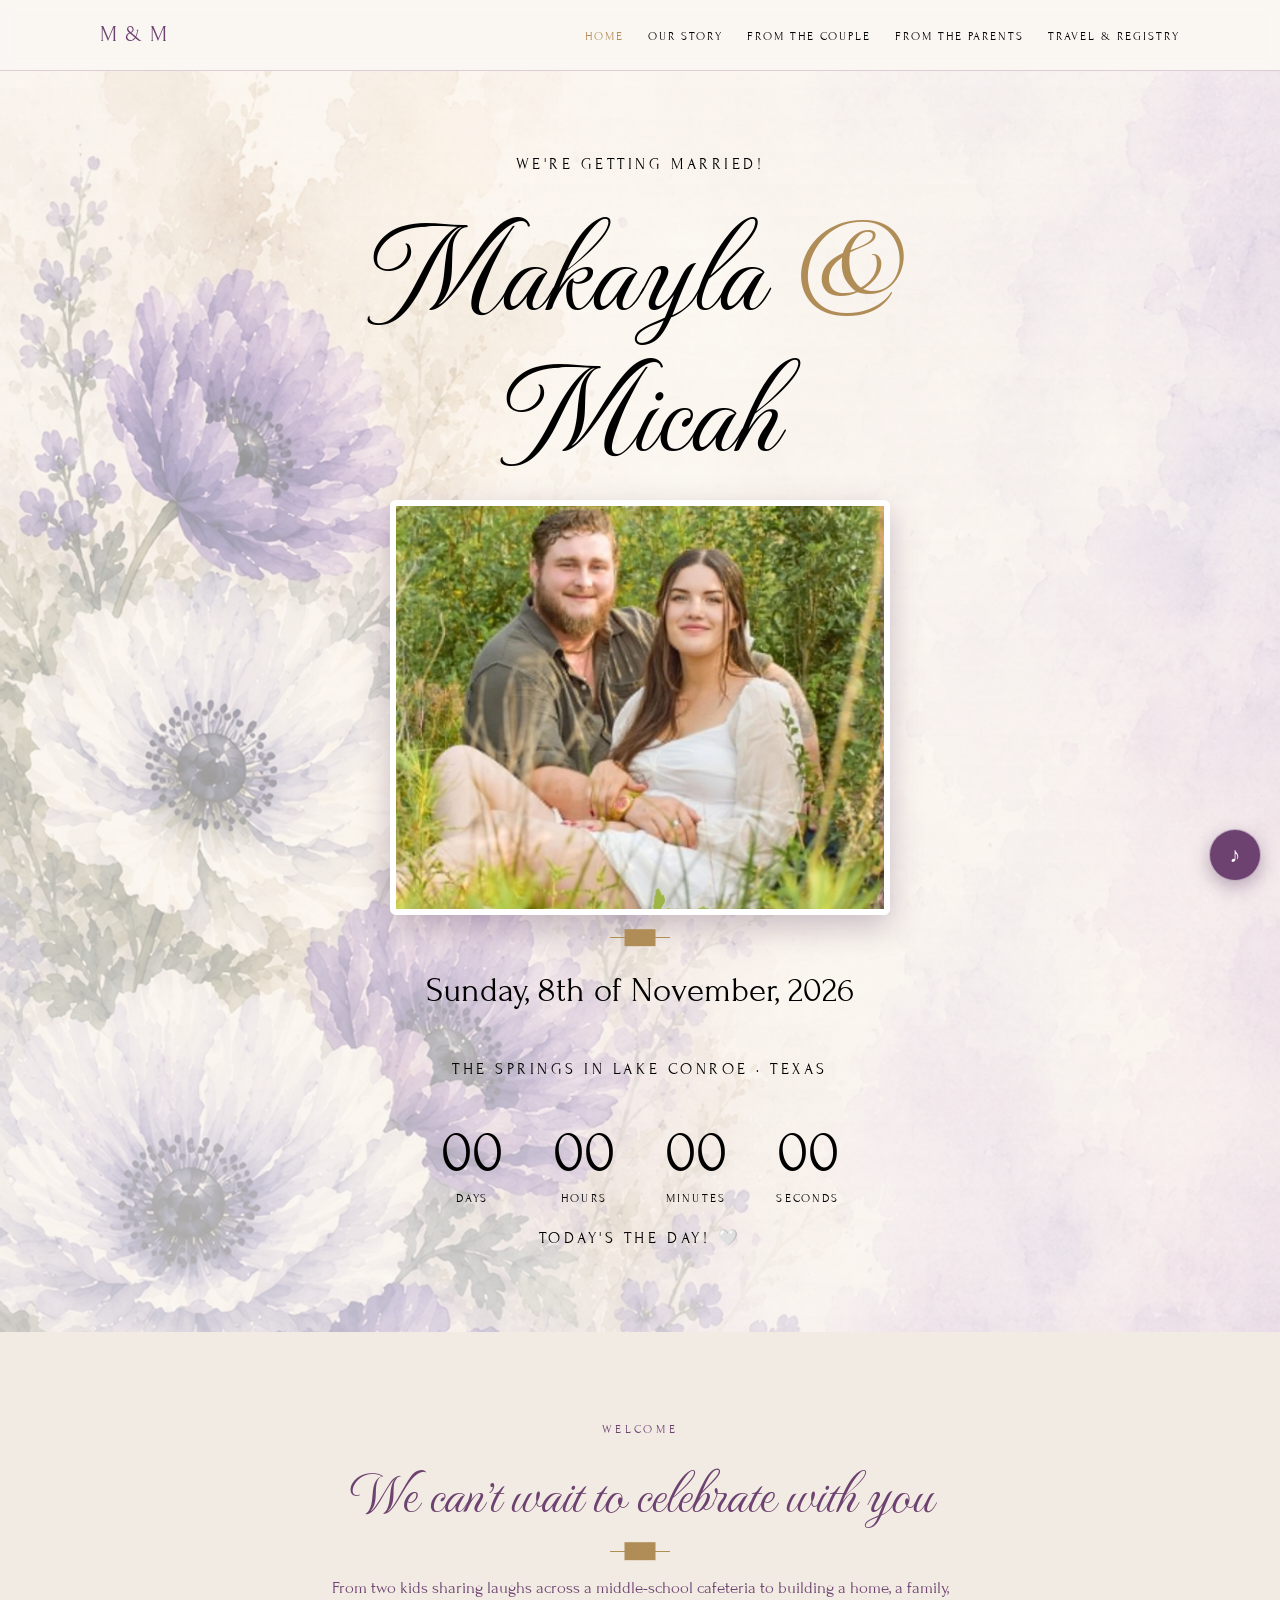
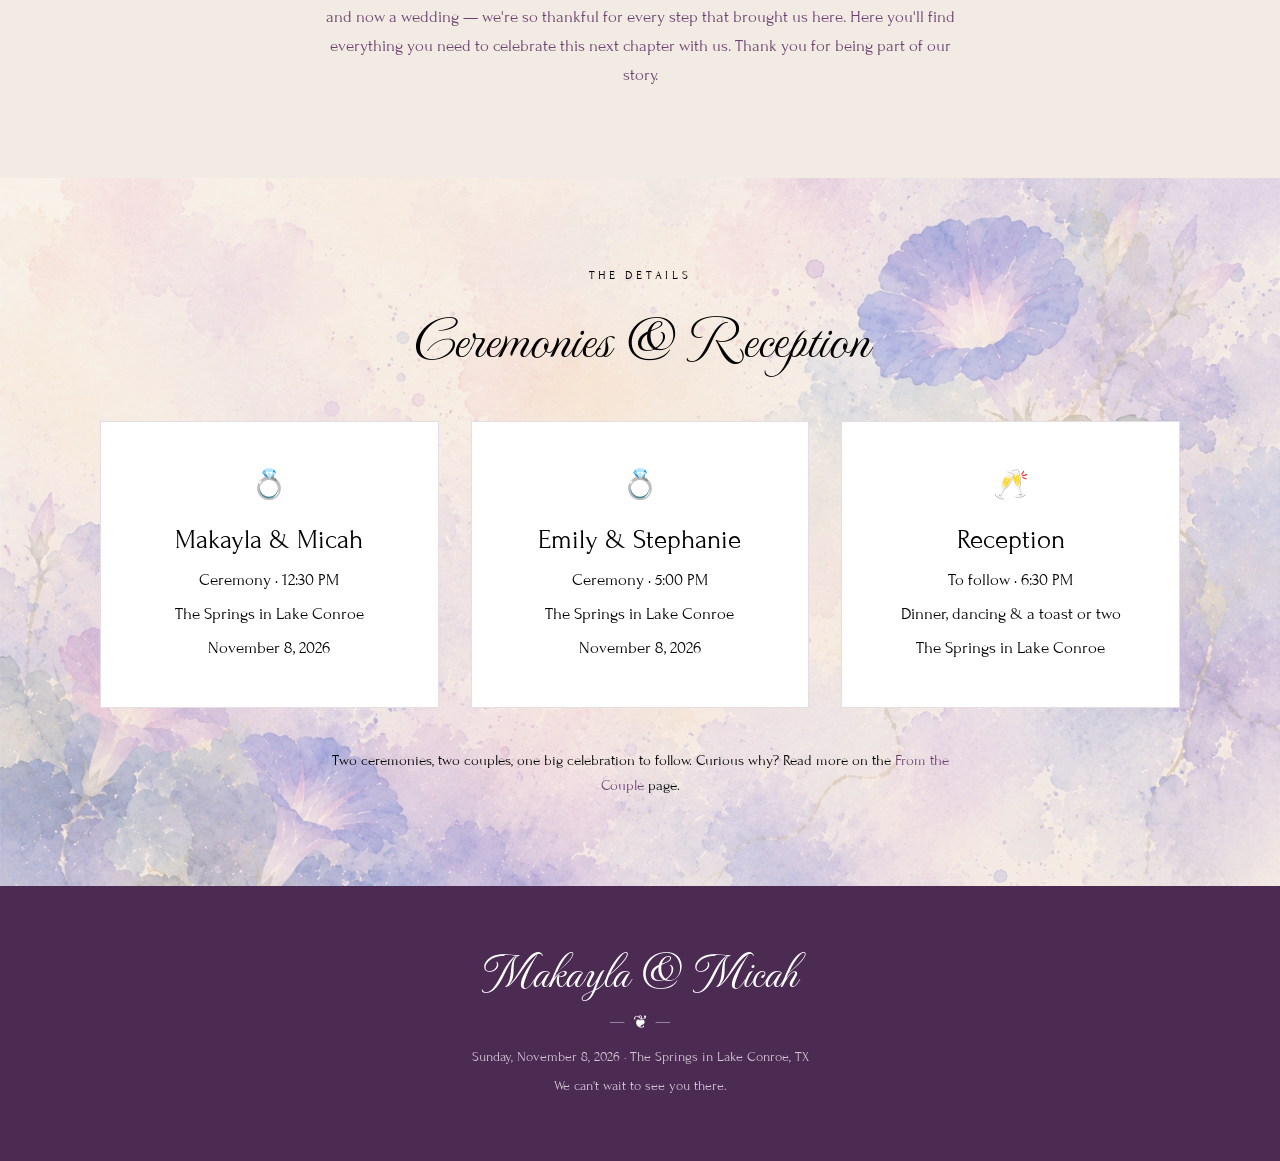
==== index.html @ de36bb83 "Home: add two-ceremony schedule with times + reception - Makayla & Micah ceremony 12:30 PM, Emily & " ====
<!DOCTYPE html>
<html lang="en">
<head>
  <meta charset="UTF-8" />
  <meta name="viewport" content="width=device-width, initial-scale=1.0" />
  <title>Makayla &amp; Micah — We're Getting Married</title>
  <meta name="description" content="Join us in celebrating the wedding of Makayla and Micah — November 8, 2026." />
  <link rel="preconnect" href="https://fonts.googleapis.com" />
  <link rel="preconnect" href="https://fonts.gstatic.com" crossorigin />
  <link href="https://fonts.googleapis.com/css2?family=Forum&family=MonteCarlo&display=swap" rel="stylesheet" />
  <link rel="stylesheet" href="css/styles.css" />
</head>
<body>

  <!-- ===================== NAV ===================== -->
  <nav class="nav">
    <div class="container nav__inner">
      <a class="nav__brand" href="index.html">M &amp; M</a>
      <button class="nav__toggle" aria-label="Open menu">☰</button>
      <ul class="nav__links">
        <li><a href="index.html" class="is-active">Home</a></li>
        <li><a href="story.html">Our Story</a></li>
        <li><a href="from-the-couple.html">From the Couple</a></li>
        <li><a href="from-the-parents.html">From the Parents</a></li>
        <li><a href="travel.html">Travel &amp; Registry</a></li>
      </ul>
    </div>
  </nav>

  <!-- ===================== HERO ===================== -->
  <header class="hero">
    <div class="hero__inner">
      <p class="hero__tag">We're getting Married!</p>
      <h1 class="hero__names">Makayla <span class="hero__amp">&amp;</span> Micah</h1>
      <img class="hero__photo" src="assets/photos/couple-hero.webp" alt="Makayla and Micah" />
      <div class="divider"></div>
      <p class="hero__date">Sunday, 8th of November, 2026</p>
      <p class="hero__tag" style="margin-top:.6rem;">The Springs in Lake Conroe &middot; Texas</p>

      <!-- Countdown -->
      <div class="countdown" aria-label="Countdown to the wedding">
        <div class="countdown__unit"><div class="countdown__num" id="cd-days">00</div><div class="countdown__label">Days</div></div>
        <div class="countdown__unit"><div class="countdown__num" id="cd-hours">00</div><div class="countdown__label">Hours</div></div>
        <div class="countdown__unit"><div class="countdown__num" id="cd-minutes">00</div><div class="countdown__label">Minutes</div></div>
        <div class="countdown__unit"><div class="countdown__num" id="cd-seconds">00</div><div class="countdown__label">Seconds</div></div>
      </div>
      <p id="cd-note" class="hero__tag">until we say "I do"</p>
    </div>
  </header>

  <!-- ===================== WELCOME ===================== -->
  <section class="section section--cream center section--welcome">
    <div class="container">
      <p class="eyebrow">Welcome</p>
      <h2>We can't wait to celebrate with you</h2>
      <div class="divider divider--onlight"></div>
      <p class="lede">
        From two kids sharing laughs across a middle-school cafeteria to building a
        home, a family, and now a wedding — we're so thankful for every step that
        brought us here. Here you'll find everything you need to celebrate this next
        chapter with us. Thank you for being part of our story.
      </p>
    </div>
  </section>

  <!-- ===================== DETAILS ===================== -->
  <section class="section section--art-ceremony center">
    <div class="container">
      <p class="eyebrow">The Details</p>
      <h2>Ceremonies &amp; Reception</h2>
      <div class="cards">
        <div class="card">
          <div class="card__icon">💍</div>
          <h3>Makayla &amp; Micah</h3>
          <p><strong>Ceremony &middot; 12:30 PM</strong></p>
          <p>The Springs in Lake Conroe</p>
          <p>November 8, 2026</p>
        </div>
        <div class="card">
          <div class="card__icon">💍</div>
          <h3>Emily &amp; Stephanie</h3>
          <p><strong>Ceremony &middot; 5:00 PM</strong></p>
          <p>The Springs in Lake Conroe</p>
          <p>November 8, 2026</p>
        </div>
        <div class="card">
          <div class="card__icon">🥂</div>
          <h3>Reception</h3>
          <p><strong>To follow &middot; 6:30 PM</strong></p>
          <p>Dinner, dancing &amp; a toast or two</p>
          <p>The Springs in Lake Conroe</p>
        </div>
      </div>

      <p class="lede" style="margin-top:2.5rem;font-size:.92rem;">
        Two ceremonies, two couples, one big celebration to follow. Curious why?
        Read more on the <a href="from-the-couple.html">From the Couple</a> page.
      </p>
    </div>
  </section>

  <!-- ===================== FOOTER ===================== -->
  <footer class="footer">
    <div class="container">
      <div class="footer__names">Makayla &amp; Micah</div>
      <div class="divider"></div>
      <p>Sunday, November 8, 2026 &middot; The Springs in Lake Conroe, TX</p>
      <p>We can't wait to see you there.</p>
    </div>
  </footer>

  <script src="js/main.js"></script>
  <script src="js/music.js"></script>
</body>
</html>
---- css/styles.css ----
/* =========================================================================
   Makayla & Micah — Wedding Website — styles.css
   Wedding color: PLUM. Supported by sage green, gold, and soft lilac.
   All colors are defined once as variables below — change them in one place.
   ========================================================================= */

:root {
  /* --- Palette (edit these to reskin the whole site) --- */
  --ivory:      #faf7f3;   /* page background */
  --cream:      #f2ebe3;   /* alternating section background */

  --plum:       #6d4270;   /* PRIMARY accent — the wedding color */
  --plum-dark:  #4c2b53;   /* deeper plum for hovers / footer */
  --lilac:      #cbb3d6;   /* soft purple pastel */

  --sage:       #8a9a7b;   /* complementary accent */
  --sage-dark:  #6a7a5c;
  --gold:       #b08d57;   /* fine detail lines, flourishes */

  --charcoal:   #000000;   /* body text — solid black for mobile legibility */
  --muted:      #000000;   /* secondary text — solid black (was soft gray) */
  --white:      #ffffff;

  /* --- Type --- */
  --script:  "MonteCarlo", "Segoe Script", cursive;   /* the couple's names */
  --display: "Forum", "Times New Roman", serif;         /* headings */
  --body:    "Forum", Georgia, serif;                   /* body copy */

  /* --- Spacing rhythm --- */
  --maxw: 1080px;
}

/* --- Reset-ish --- */
*, *::before, *::after { box-sizing: border-box; }
html { scroll-behavior: smooth; }
body {
  margin: 0;
  font-family: var(--body);
  color: var(--charcoal);
  background: var(--ivory);
  line-height: 1.7;
  font-weight: 400;
  font-size: 17px;
}
img { max-width: 100%; display: block; }
a { color: var(--plum); text-decoration: none; transition: color .2s ease; }
a:hover { color: var(--gold); }

h1, h2, h3 {
  color: var(--charcoal);
  line-height: 1.15;
  margin: 0 0 .4em;
}
/* Section titles in the MonteCarlo script */
h1, h2 {
  font-family: var(--script);
  font-weight: 400;
  line-height: 1.25;
}
/* Smaller sub-titles stay in Forum for legibility */
h3 {
  font-family: var(--display);
  font-weight: 500;
}
h1 { font-size: clamp(3rem, 8vw, 5.5rem); }
h2 { font-size: clamp(2.4rem, 5.5vw, 3.6rem); }
h3 { font-size: clamp(1.3rem, 3vw, 1.7rem); }

.script { font-style: italic; color: var(--plum); }

/* Small caps eyebrow label */
.eyebrow {
  font-family: var(--body);
  text-transform: uppercase;
  letter-spacing: .32em;
  font-size: .72rem;
  font-weight: 400;
  color: #000;
  margin: 0 0 1rem;
}

/* --- Layout helpers --- */
.container { width: 90%; max-width: var(--maxw); margin: 0 auto; }
.section { padding: 5.5rem 0; }
.section--cream { background: var(--cream); }
.section--plum { background: var(--plum-dark); color: #efe7ee; }
.section--plum h2, .section--plum h3 { color: #fff; }
.section--plum .eyebrow { color: var(--lilac); }

/* Watercolor artwork backgrounds. The cream veil keeps text readable while
   the florals show through — raise/lower the alpha to hide/reveal more art. */
.section--art-story {
  background:
    linear-gradient(rgba(242,235,227,.66), rgba(242,235,227,.66)),
    url("../assets/bg/how-we-got-here.webp") center / cover no-repeat var(--cream);
}
.section--art-ceremony {
  background:
    linear-gradient(rgba(242,235,227,.55), rgba(242,235,227,.55)),
    url("../assets/bg/ceremony-reception.webp") center / cover no-repeat var(--cream);
}
.section--art-herstory {
  background:
    linear-gradient(rgba(250,247,243,.62), rgba(250,247,243,.62)),
    url("../assets/bg/her-his-larkspur.webp") center / cover no-repeat var(--ivory);
}
.section--art-storyintro {
  padding: 7.5rem 0;                 /* ~20% taller than the standard section */
  background:
    linear-gradient(rgba(250,247,243,.63), rgba(250,247,243,.63)),
    url("../assets/photos/couple-30.webp") center / cover no-repeat var(--ivory);
}
/* "Our Story" label: a bit bigger and darker */
.section--art-storyintro .eyebrow {
  color: var(--plum-dark);
  font-size: .86rem;
}
/* Intro paragraph: much darker for legibility */
.section--art-storyintro .lede { color: #241f28; }
.section--art-fromcouple {
  background:
    linear-gradient(rgba(250,247,243,.60), rgba(250,247,243,.60)),
    url("../assets/bg/from-couple-lily.webp") center / cover no-repeat var(--ivory);
}
/* Welcome section: plum lettering & text on cream */
.section--welcome .eyebrow,
.section--welcome h2,
.section--welcome .lede { color: var(--plum); }
.center { text-align: center; }

/* Body copy block (From the Couple) */
.prose { max-width: 720px; margin: 2.4rem auto 0; text-align: left; }
.prose p { margin: 0 0 1.3rem; color: var(--charcoal); }
.prose .signoff {
  font-family: var(--script); font-size: 2.6rem; color: var(--plum);
  text-align: center; margin-top: 1.4rem;
}

/* Two side-by-side couple photos (stays two-up on mobile) */
.duo-photos {
  display: grid; grid-template-columns: 1fr 1fr; gap: 1.2rem;
  margin: 2rem auto 2.4rem; max-width: 620px;
}
.duo-photos figure { margin: 0; text-align: center; }
.duo-photos img {
  width: 100%; aspect-ratio: 4 / 5; object-fit: cover;
  border: 5px solid var(--white); box-shadow: 0 8px 24px rgba(76,43,83,.18);
  background: var(--cream);
}
.duo-photos figcaption {
  margin-top: .7rem; font-family: var(--display);
  font-size: 1.1rem; color: var(--plum);
}

/* A framed photo used as a wide banner within a section */
.banner-photo {
  width: min(94%, 720px);
  margin: 2.4rem auto 0;
  border: 6px solid var(--white);
  box-shadow: 0 10px 30px rgba(76,43,83,.18);
}
.lede { max-width: 640px; margin: 0 auto; color: var(--muted); }

/* Decorative divider */
.divider {
  width: 60px; height: 1px; background: var(--gold);
  margin: 1.4rem auto; position: relative;
}
.divider::before {
  content: "❦";
  position: absolute; top: 50%; left: 50%;
  transform: translate(-50%, -50%);
  background: inherit;
  color: var(--gold);
  font-size: 1.1rem;
  padding: 0 .5rem;
  line-height: 1;
}
.divider--onlight { background: var(--gold); }

/* =========================================================================
   Navigation
   ========================================================================= */
.nav {
  position: sticky; top: 0; z-index: 50;
  background: rgba(250, 247, 243, 0.92);
  backdrop-filter: blur(6px);
  border-bottom: 1px solid rgba(109, 66, 112, 0.22);
}
.nav__inner {
  display: flex; align-items: center; justify-content: space-between;
  padding: 1rem 0;
}
.nav__brand {
  font-family: var(--display);
  font-size: 1.4rem;
  letter-spacing: .04em;
  color: var(--plum);
}
.nav__links { display: flex; gap: 1.5rem; list-style: none; margin: 0; padding: 0; }
.nav__links a {
  font-family: var(--body);
  text-transform: uppercase;
  letter-spacing: .16em;
  font-size: .78rem;
  color: var(--charcoal);
}
.nav__links a:hover,
.nav__links a.is-active { color: var(--gold); }
.nav__toggle {
  display: none; background: none; border: 0; cursor: pointer;
  font-size: 1.5rem; color: var(--plum);
}

/* =========================================================================
   Hero
   ========================================================================= */
.hero {
  min-height: 88vh;
  display: flex; align-items: center; justify-content: center;
  text-align: center;
  position: relative;
  padding: 4rem 0;
  background:
    linear-gradient(rgba(250,247,243,.55), rgba(250,247,243,.70)),
    url("../assets/bg/hero-anemones.webp") center top / cover no-repeat var(--ivory);
}
/* Keep the hero text + photo above the watercolor background */
.hero__inner { max-width: 760px; padding: 0 1.5rem; position: relative; z-index: 1; }
.hero__photo {
  width: min(92%, 500px);
  margin: 1.5rem auto .4rem;
  border: 6px solid var(--white);
  border-radius: 6px;
  box-shadow: 0 12px 32px rgba(76,43,83,.28);
}
.hero__names {
  font-family: var(--script);
  font-weight: 400;
  font-size: clamp(3.8rem, 13vw, 8rem);
  line-height: 1.1;
  margin: .2rem 0;
}
.hero__amp { color: var(--gold); }
.hero__tag {
  text-transform: uppercase; letter-spacing: .22em;
  font-size: 1rem; color: #000;
}
.hero__date {
  font-family: var(--display);
  font-size: clamp(1.6rem, 4.2vw, 2.2rem);
  color: #000;
  margin-top: 1rem;
}

/* =========================================================================
   Countdown
   ========================================================================= */
.countdown {
  display: flex; justify-content: center; gap: clamp(1rem, 5vw, 3rem);
  margin: 2.5rem 0 .5rem;
}
.countdown__unit { text-align: center; min-width: 64px; }
.countdown__num {
  font-family: var(--display);
  font-size: clamp(2.4rem, 6.5vw, 3.7rem);
  color: #000;
  line-height: 1;
}
.countdown__label {
  text-transform: uppercase; letter-spacing: .18em;
  font-size: .76rem; color: #000; margin-top: .4rem;
}

/* =========================================================================
   Detail cards (ceremony / reception)
   ========================================================================= */
.cards {
  display: grid; grid-template-columns: repeat(auto-fit, minmax(260px, 1fr));
  gap: 2rem; margin-top: 3rem;
}
.card {
  background: var(--white);
  border: 1px solid rgba(109,66,112,.18);
  padding: 2.5rem 2rem;
  text-align: center;
}
.card__icon { font-size: 1.8rem; color: var(--gold); }
.card h3 { margin-top: .8rem; }
.card p { margin: .3rem 0; color: var(--muted); }
.card strong { color: var(--charcoal); font-weight: 500; }

/* =========================================================================
   Schedule / timeline of the day
   ========================================================================= */
.schedule { max-width: 620px; margin: 3rem auto 0; }
.schedule__item {
  display: grid; grid-template-columns: 130px 1fr; gap: 1.5rem;
  padding: 1.2rem 0; border-bottom: 1px dashed rgba(176,141,87,.35);
}
.schedule__time { font-family: var(--display); font-size: 1.2rem; color: var(--plum); }
.schedule__desc strong { display: block; }
.schedule__desc span { color: var(--muted); font-size: .92rem; }

/* =========================================================================
   Story timeline (with optional photos)
   ========================================================================= */
.timeline { max-width: 760px; margin: 3rem auto 0; position: relative; }
.timeline::before {
  content: ""; position: absolute; left: 50%; top: 0; bottom: 0;
  width: 1px; background: rgba(109,66,112,.35); transform: translateX(-50%);
}
.tl {
  position: relative; width: 50%; padding: 1rem 2.4rem 2.8rem;
}
.tl:nth-child(odd) { left: 0; text-align: right; }
.tl:nth-child(even) { left: 50%; text-align: left; }
.tl::after {
  content: ""; position: absolute; top: 1.5rem; width: 13px; height: 13px;
  background: var(--plum); border-radius: 50%; border: 2px solid var(--ivory);
}
.tl:nth-child(odd)::after { right: -6.5px; }
.tl:nth-child(even)::after { left: -6.5px; }
.tl__year { font-family: var(--display); color: #000; font-size: 1.4rem; }
.tl h3 { margin: .2rem 0; }
.tl p { color: var(--muted); margin: .2rem 0 0; }
.tl__photo {
  width: 100%; height: 190px; object-fit: cover; margin-top: 1rem;
  border: 4px solid var(--white); box-shadow: 0 4px 18px rgba(76,43,83,.12);
}

/* =========================================================================
   His Story / Her Story (dual columns)
   ========================================================================= */
.dual {
  display: grid; grid-template-columns: 1fr 1fr; gap: 2.5rem;
  margin-top: 3rem; text-align: left;
}
.dual__col {
  background: var(--cream);
  border-top: 3px solid var(--plum);
  padding: 2.5rem 2.2rem;
  box-shadow: 0 6px 24px rgba(76,43,83,.07);
}
.dual__col--his { border-top-color: var(--sage); }
.dual__heading {
  font-family: var(--display); font-style: italic;
  font-size: 1.9rem; color: var(--plum); margin-bottom: .2rem;
}
.dual__col--his .dual__heading { color: var(--sage-dark); }
.dual__sub {
  text-transform: uppercase; letter-spacing: .2em; font-size: .68rem;
  color: var(--muted); margin: 0 0 1.4rem;
}
.dual__col p { color: var(--charcoal); }
.dual__portrait {
  width: 100%; aspect-ratio: 3 / 4; object-fit: cover; object-position: center top;
  margin: 1.2rem 0 1.4rem;
  border: 5px solid var(--white); box-shadow: 0 6px 20px rgba(76,43,83,.14);
}

/* =========================================================================
   Pet family ("Our Little Zoo")
   ========================================================================= */
.pets {
  display: grid; grid-template-columns: repeat(auto-fit, minmax(150px, 1fr));
  gap: 1.4rem; margin-top: 2.5rem;
}
.pet {
  background: var(--white); border: 1px solid rgba(109,66,112,.15);
  padding: 1.6rem 1rem; text-align: center;
}
.pet__emoji { font-size: 2rem; }
.pet__name { font-family: var(--display); font-size: 1.35rem; color: var(--plum); margin-top: .3rem; }
.pet__kind { text-transform: uppercase; letter-spacing: .14em; font-size: .66rem; color: var(--muted); }

.memoriam {
  margin-top: 2.5rem; text-align: center;
  font-family: var(--display); font-style: italic; color: #efe7ee;
}
.memoriam strong { color: #fff; font-style: normal; font-weight: 500; }

/* =========================================================================
   From the Parents (quote cards)
   ========================================================================= */
.parents {
  display: grid; grid-template-columns: repeat(auto-fit, minmax(300px, 1fr));
  gap: 2rem; margin-top: 3rem; text-align: left;
}
.parent-card {
  background: var(--white);
  border: 1px solid rgba(109,66,112,.15);
  border-left: 4px solid var(--lilac);
  padding: 2.4rem 2.2rem;
  position: relative;
}
.parent-card::before {
  content: "\201C";               /* opening quotation mark */
  font-family: var(--display);
  font-size: 4.5rem; line-height: 1;
  color: var(--lilac);
  position: absolute; top: .6rem; left: 1.2rem;
}
.parent-card p {
  font-family: var(--display);
  font-style: italic;
  font-size: 1.2rem;
  color: var(--charcoal);
  margin: 1.4rem 0 1.2rem;
  position: relative;
}
.parent-card__from {
  text-transform: uppercase; letter-spacing: .2em;
  font-size: .72rem; color: var(--plum); font-weight: 400;
}

/* From the Parents — prose style (no boxes) */
.parents-sub {
  font-family: var(--display); font-style: italic;
  font-size: 1.2rem; color: #000; margin: .1rem 0 0;
}
.parent-notes { max-width: 680px; margin: 2.6rem auto 0; text-align: left; }
.parent-note__msg + .parent-note__msg { margin-top: .9rem; }
.parent-note__sign { font-style: italic; margin-top: .5rem; }
.parent-note { margin-bottom: 2.4rem; }
.parent-note:last-child { margin-bottom: 0; }
.parent-note__name {
  font-family: var(--script); font-size: 2.3rem; color: var(--plum); line-height: 1.1;
}
.parent-note__rel {
  text-transform: uppercase; letter-spacing: .2em;
  font-size: .68rem; color: #000; margin-top: .3rem;
}
.parent-note__msg { margin-top: .8rem; color: #000; }

/* =========================================================================
   Photo gallery
   ========================================================================= */
.gallery {
  display: grid; grid-template-columns: repeat(auto-fit, minmax(220px, 1fr));
  gap: 1rem; margin-top: 3rem;
}
.gallery figure { margin: 0; overflow: hidden; position: relative; }
.gallery img {
  width: 100%; height: 260px; object-fit: cover;
  transition: transform .5s ease; filter: saturate(.97);
}
.gallery figure:hover img { transform: scale(1.06); }
.gallery figcaption {
  position: absolute; bottom: 0; left: 0; right: 0;
  background: linear-gradient(transparent, rgba(58,51,57,.65));
  color: #fff; font-size: .8rem; padding: 1.5rem .8rem .6rem;
  letter-spacing: .05em; opacity: 0; transition: opacity .3s ease;
}
.gallery figure:hover figcaption { opacity: 1; }

/* =========================================================================
   Travel / info blocks
   ========================================================================= */
.info-grid {
  display: grid; grid-template-columns: repeat(auto-fit, minmax(280px, 1fr));
  gap: 2rem; margin-top: 3rem; text-align: left;
}
.info-block h3 { color: var(--plum); }
.info-block h3 span { color: var(--gold); margin-right: .5rem; }
.info-block p { color: var(--muted); }

.btn {
  display: inline-block; margin-top: .8rem;
  font-family: var(--body); text-transform: uppercase;
  letter-spacing: .16em; font-size: .74rem;
  color: var(--white); background: var(--plum);
  padding: .8rem 1.8rem; border: 1px solid var(--plum);
  transition: background .25s ease, color .25s ease;
}
.btn:hover { background: transparent; color: var(--plum); }
.btn--ghost { background: transparent; color: var(--plum); }
.btn--ghost:hover { background: var(--plum); color: var(--white); }

/* =========================================================================
   Music toggle (floating)
   ========================================================================= */
.music-toggle {
  position: fixed; bottom: 1.2rem; right: 1.2rem; z-index: 100;
  width: 52px; height: 52px; border-radius: 50%;
  border: 1px solid rgba(255,255,255,.55);
  background: var(--plum); color: #fff; cursor: pointer;
  box-shadow: 0 6px 18px rgba(76,43,83,.35);
  display: flex; align-items: center; justify-content: center;
  font-size: 1.35rem; line-height: 1;
  transition: transform .2s ease, background .2s ease;
}
.music-toggle:hover { transform: scale(1.08); background: var(--plum-dark); }
.music-toggle:focus-visible { outline: 2px solid var(--gold); outline-offset: 3px; }
.music-toggle__icon { display: block; }

/* Dim slightly when paused, gentle pulsing ring when playing */
.music-toggle { opacity: .78; }
.music-toggle.is-playing { opacity: 1; animation: musicPulse 1.8s ease-in-out infinite; }
@keyframes musicPulse {
  0%, 100% { box-shadow: 0 6px 18px rgba(76,43,83,.35), 0 0 0 0 rgba(203,179,214,.55); }
  50%      { box-shadow: 0 6px 18px rgba(76,43,83,.35), 0 0 0 12px rgba(203,179,214,0); }
}

/* =========================================================================
   Footer
   ========================================================================= */
.footer {
  background: var(--plum-dark); color: #e8ddea;
  text-align: center; padding: 3.5rem 0;
}
.footer__names { font-family: var(--script); font-size: 3rem; line-height: 1.2; color: #fff; }
.footer p { margin: .4rem 0; font-size: .85rem; color: #d3c6d5; }
.footer .divider { background: rgba(255,255,255,.4); }
.footer .divider::before { background: var(--plum-dark); color: #fff; }

/* =========================================================================
   Responsive
   ========================================================================= */
@media (max-width: 820px) {
  .dual { grid-template-columns: 1fr; }
}
@media (max-width: 720px) {
  .nav__links {
    position: absolute; top: 100%; right: 0; left: 0;
    flex-direction: column; gap: 0;
    background: var(--ivory); border-bottom: 1px solid rgba(109,66,112,.22);
    max-height: 0; overflow: hidden; transition: max-height .3s ease;
  }
  .nav__links.is-open { max-height: 340px; }
  .nav__links li { text-align: center; padding: .9rem 0; border-top: 1px solid rgba(109,66,112,.12); }
  .nav__toggle { display: block; }

  .timeline::before { left: 18px; }
  .tl, .tl:nth-child(even) { width: 100%; left: 0; text-align: left; padding-left: 3rem; }
  .tl:nth-child(odd) { text-align: left; }
  .tl:nth-child(odd)::after,
  .tl:nth-child(even)::after { left: 12px; right: auto; }

  .schedule__item { grid-template-columns: 90px 1fr; gap: 1rem; }
}
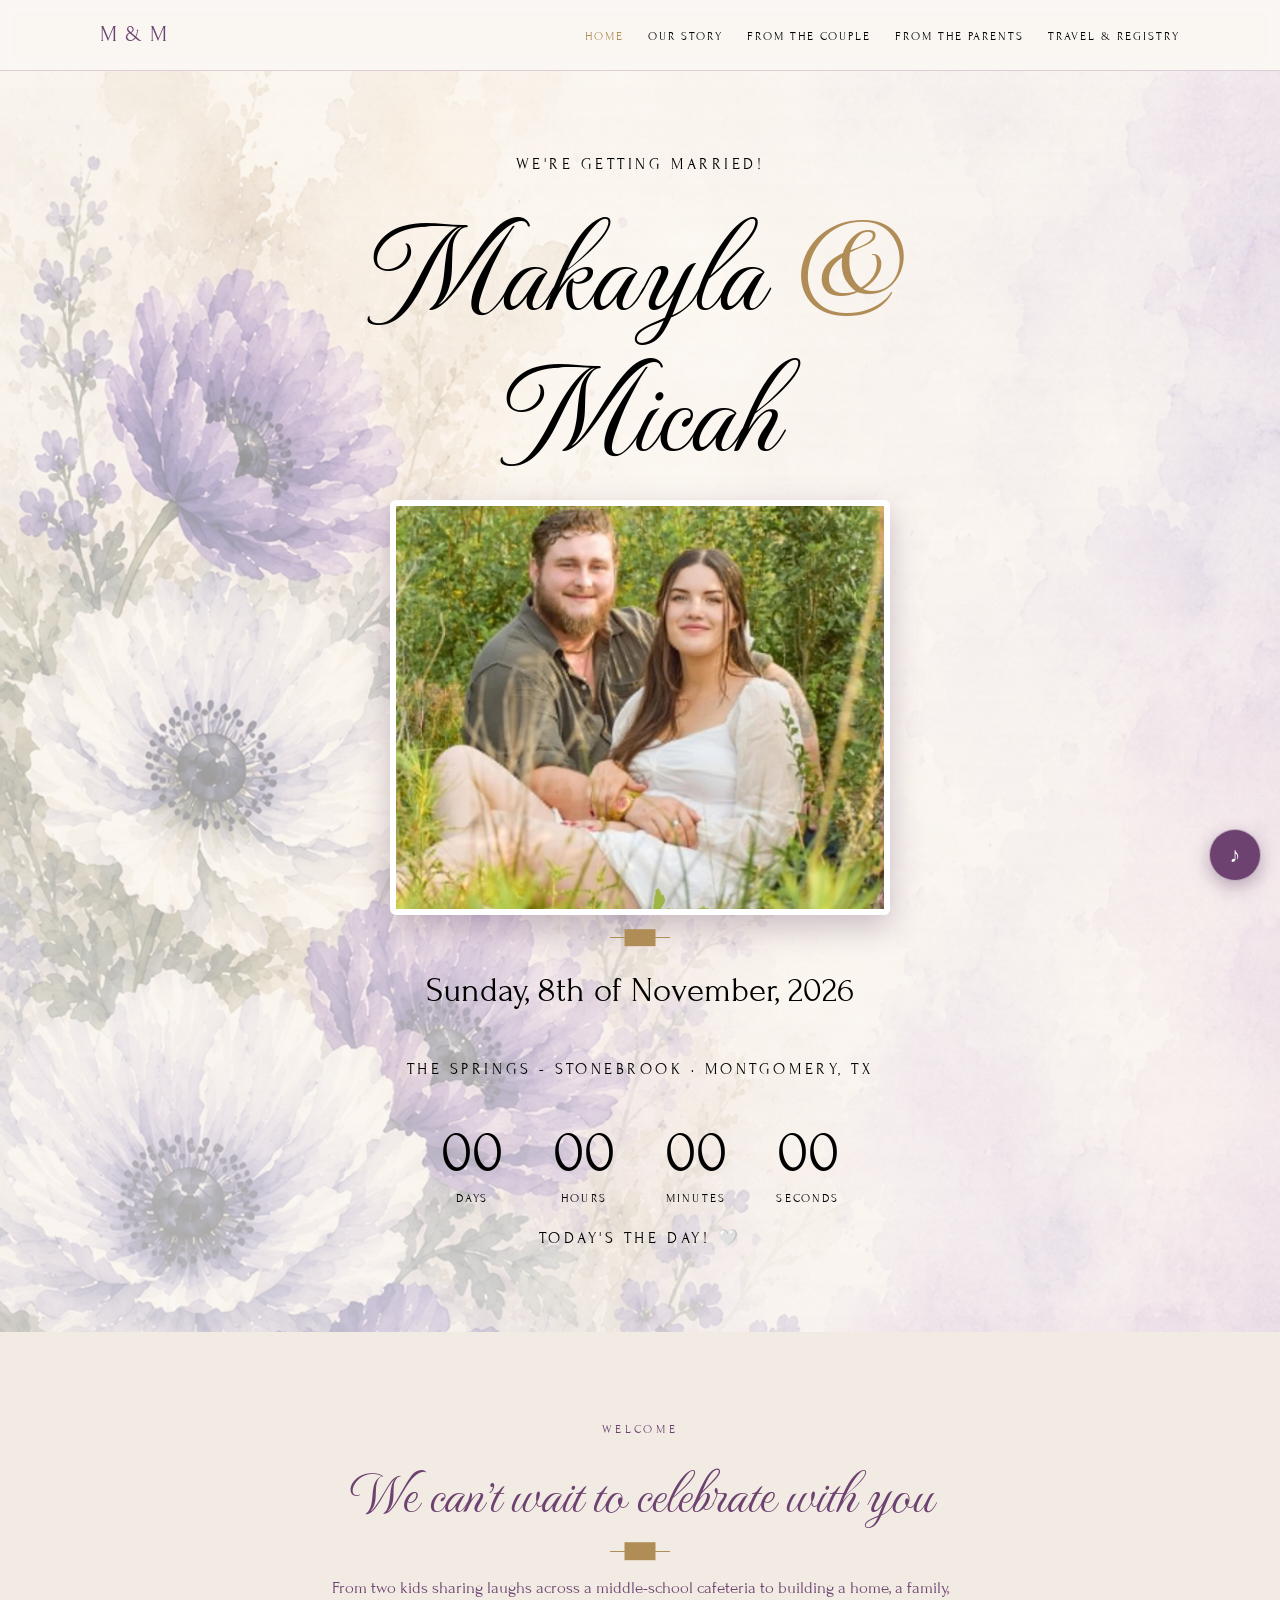
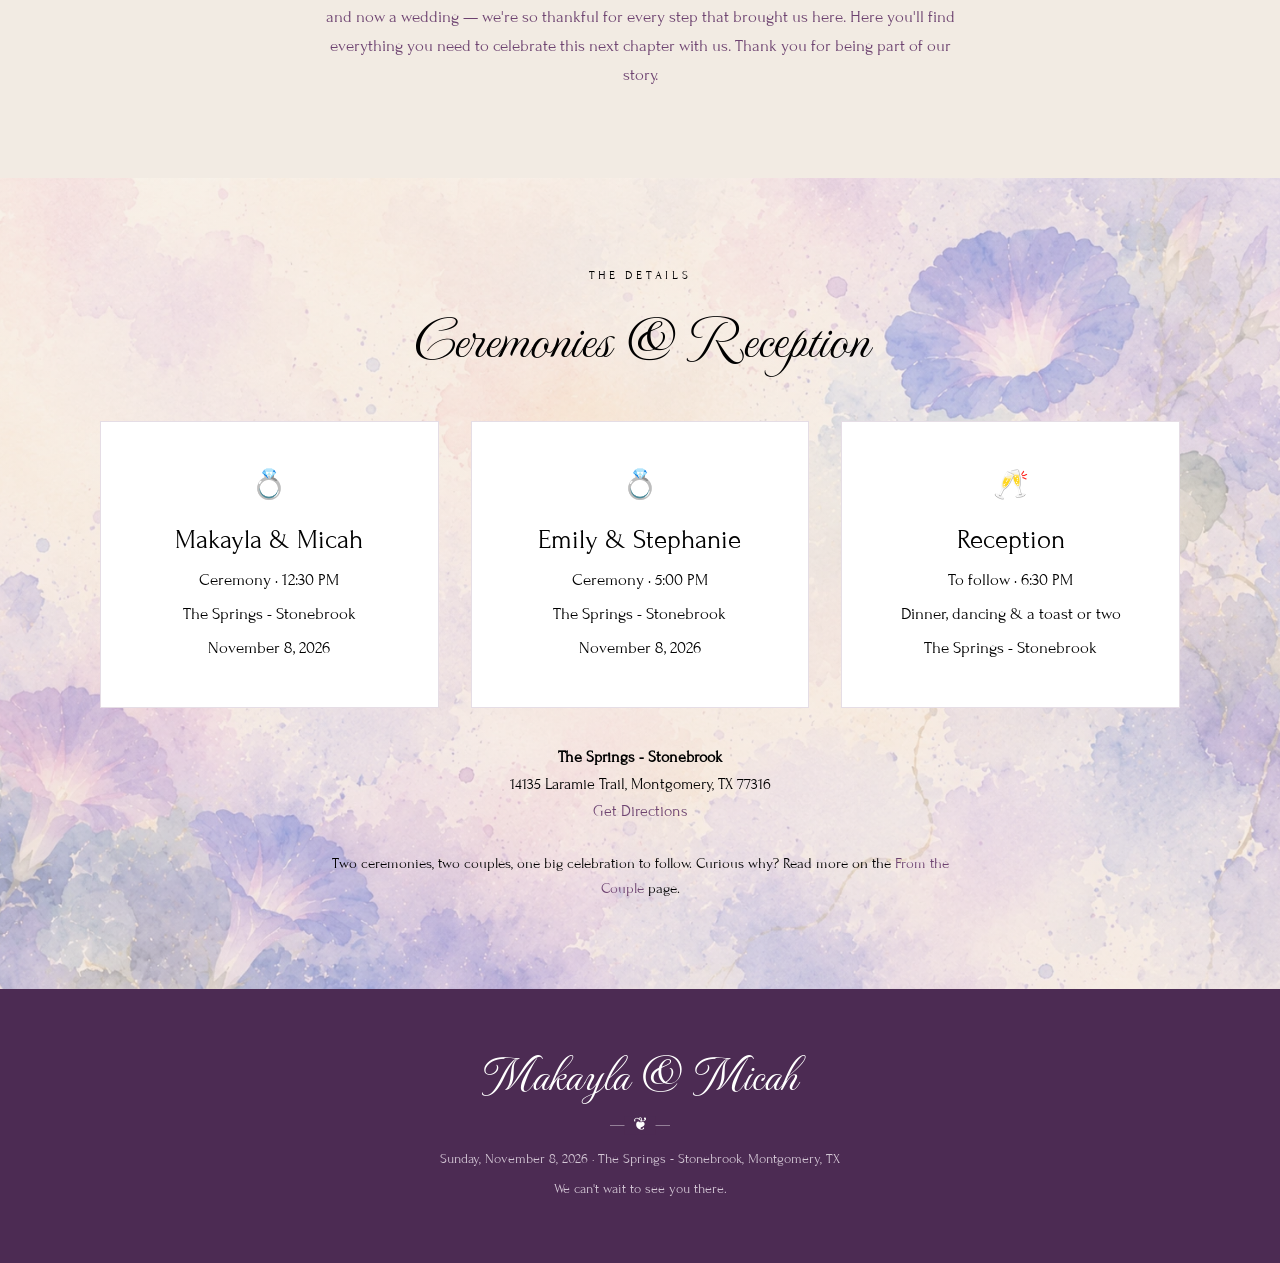
==== commit e45ffe08: "Update venue to The Springs - Stonebrook with full address - Rename venue everywhere (hero, cards, f" ====
--- a/index.html
+++ b/index.html
@@ -35,7 +35,7 @@
       <img class="hero__photo" src="assets/photos/couple-hero.webp" alt="Makayla and Micah" />
       <div class="divider"></div>
       <p class="hero__date">Sunday, 8th of November, 2026</p>
-      <p class="hero__tag" style="margin-top:.6rem;">The Springs in Lake Conroe &middot; Texas</p>
+      <p class="hero__tag" style="margin-top:.6rem;">The Springs - Stonebrook &middot; Montgomery, TX</p>
 
       <!-- Countdown -->
       <div class="countdown" aria-label="Countdown to the wedding">
@@ -73,14 +73,14 @@
           <div class="card__icon">💍</div>
           <h3>Makayla &amp; Micah</h3>
           <p><strong>Ceremony &middot; 12:30 PM</strong></p>
-          <p>The Springs in Lake Conroe</p>
+          <p>The Springs - Stonebrook</p>
           <p>November 8, 2026</p>
         </div>
         <div class="card">
           <div class="card__icon">💍</div>
           <h3>Emily &amp; Stephanie</h3>
           <p><strong>Ceremony &middot; 5:00 PM</strong></p>
-          <p>The Springs in Lake Conroe</p>
+          <p>The Springs - Stonebrook</p>
           <p>November 8, 2026</p>
         </div>
         <div class="card">
@@ -88,11 +88,17 @@
           <h3>Reception</h3>
           <p><strong>To follow &middot; 6:30 PM</strong></p>
           <p>Dinner, dancing &amp; a toast or two</p>
-          <p>The Springs in Lake Conroe</p>
+          <p>The Springs - Stonebrook</p>
         </div>
       </div>
 
-      <p class="lede" style="margin-top:2.5rem;font-size:.92rem;">
+      <p class="lede" style="margin-top:2.2rem;font-size:1rem;">
+        <strong>The Springs - Stonebrook</strong><br>
+        14135 Laramie Trail, Montgomery, TX 77316<br>
+        <a href="https://www.google.com/maps/dir/?api=1&amp;destination=14135+Laramie+Trail+Montgomery+TX+77316" target="_blank" rel="noopener">Get Directions</a>
+      </p>
+
+      <p class="lede" style="margin-top:1.6rem;font-size:.92rem;">
         Two ceremonies, two couples, one big celebration to follow. Curious why?
         Read more on the <a href="from-the-couple.html">From the Couple</a> page.
       </p>
@@ -104,7 +110,7 @@
     <div class="container">
       <div class="footer__names">Makayla &amp; Micah</div>
       <div class="divider"></div>
-      <p>Sunday, November 8, 2026 &middot; The Springs in Lake Conroe, TX</p>
+      <p>Sunday, November 8, 2026 &middot; The Springs - Stonebrook, Montgomery, TX</p>
       <p>We can't wait to see you there.</p>
     </div>
   </footer>
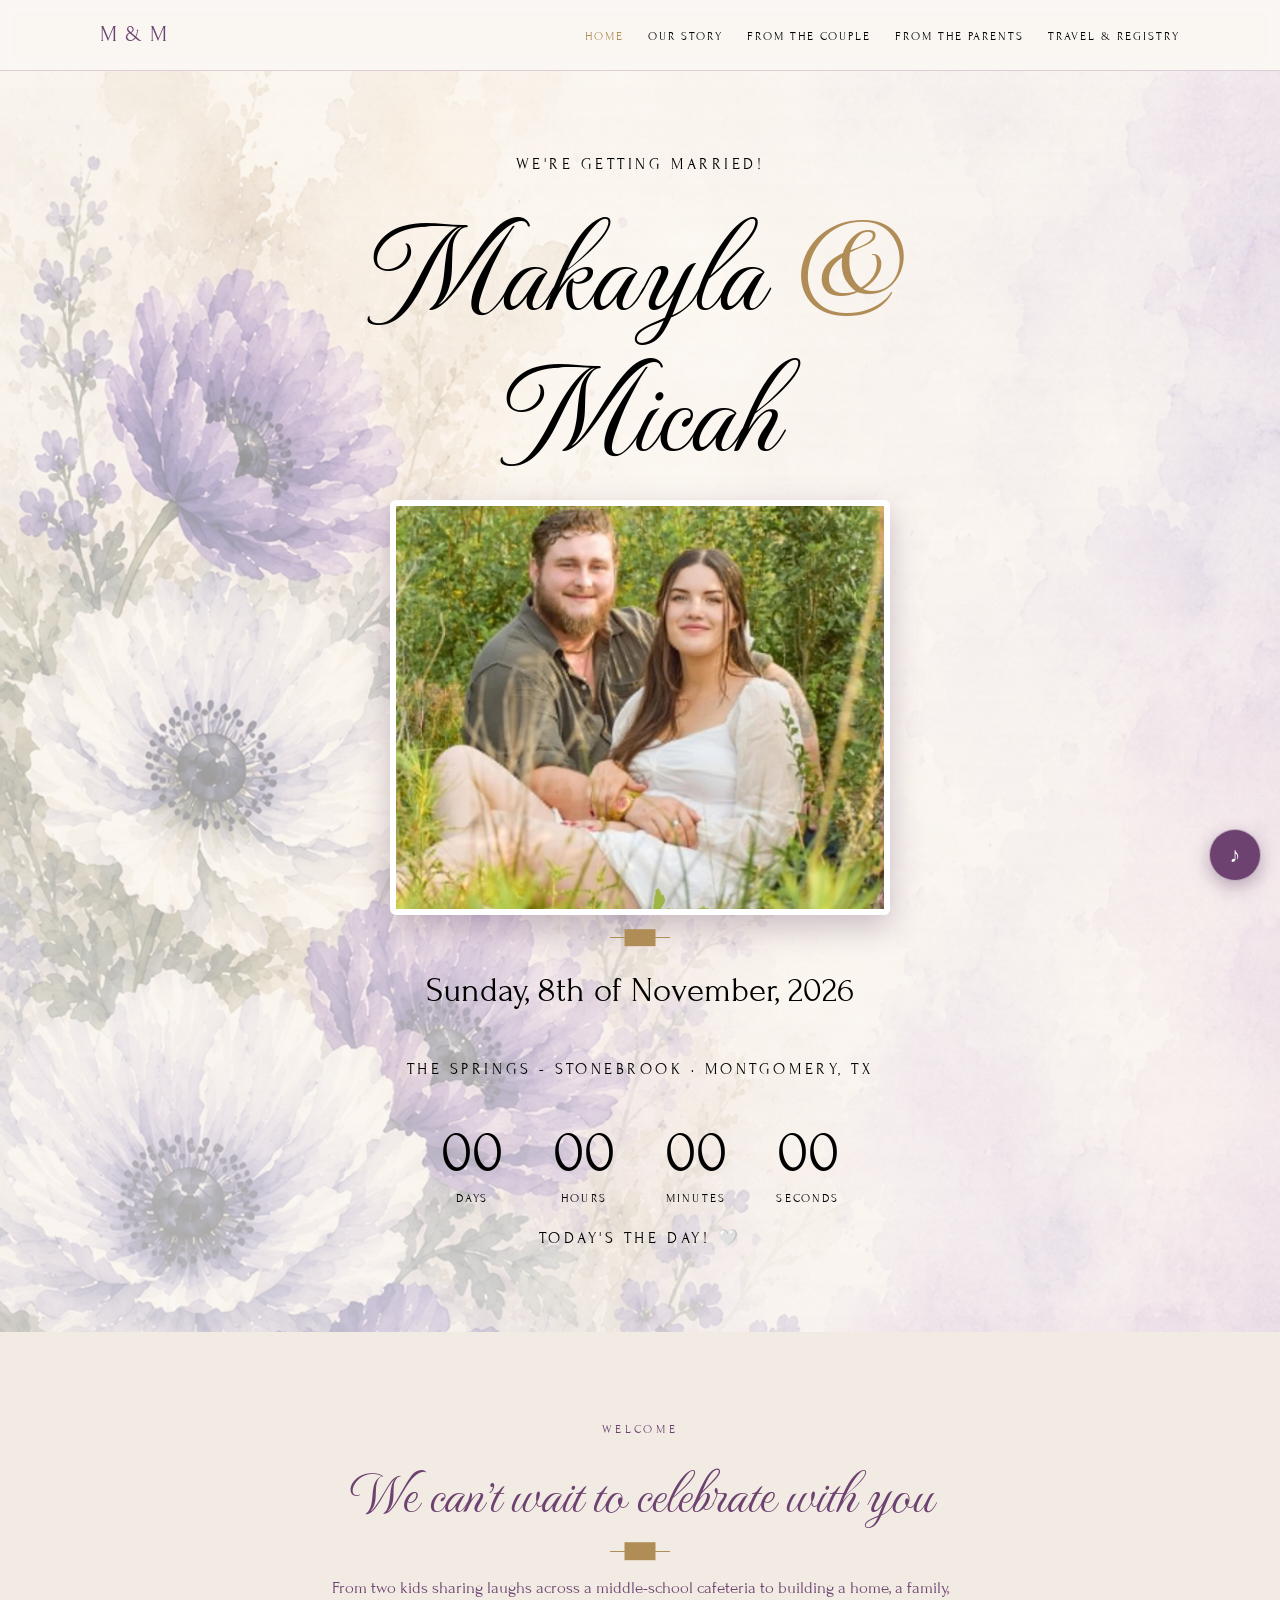
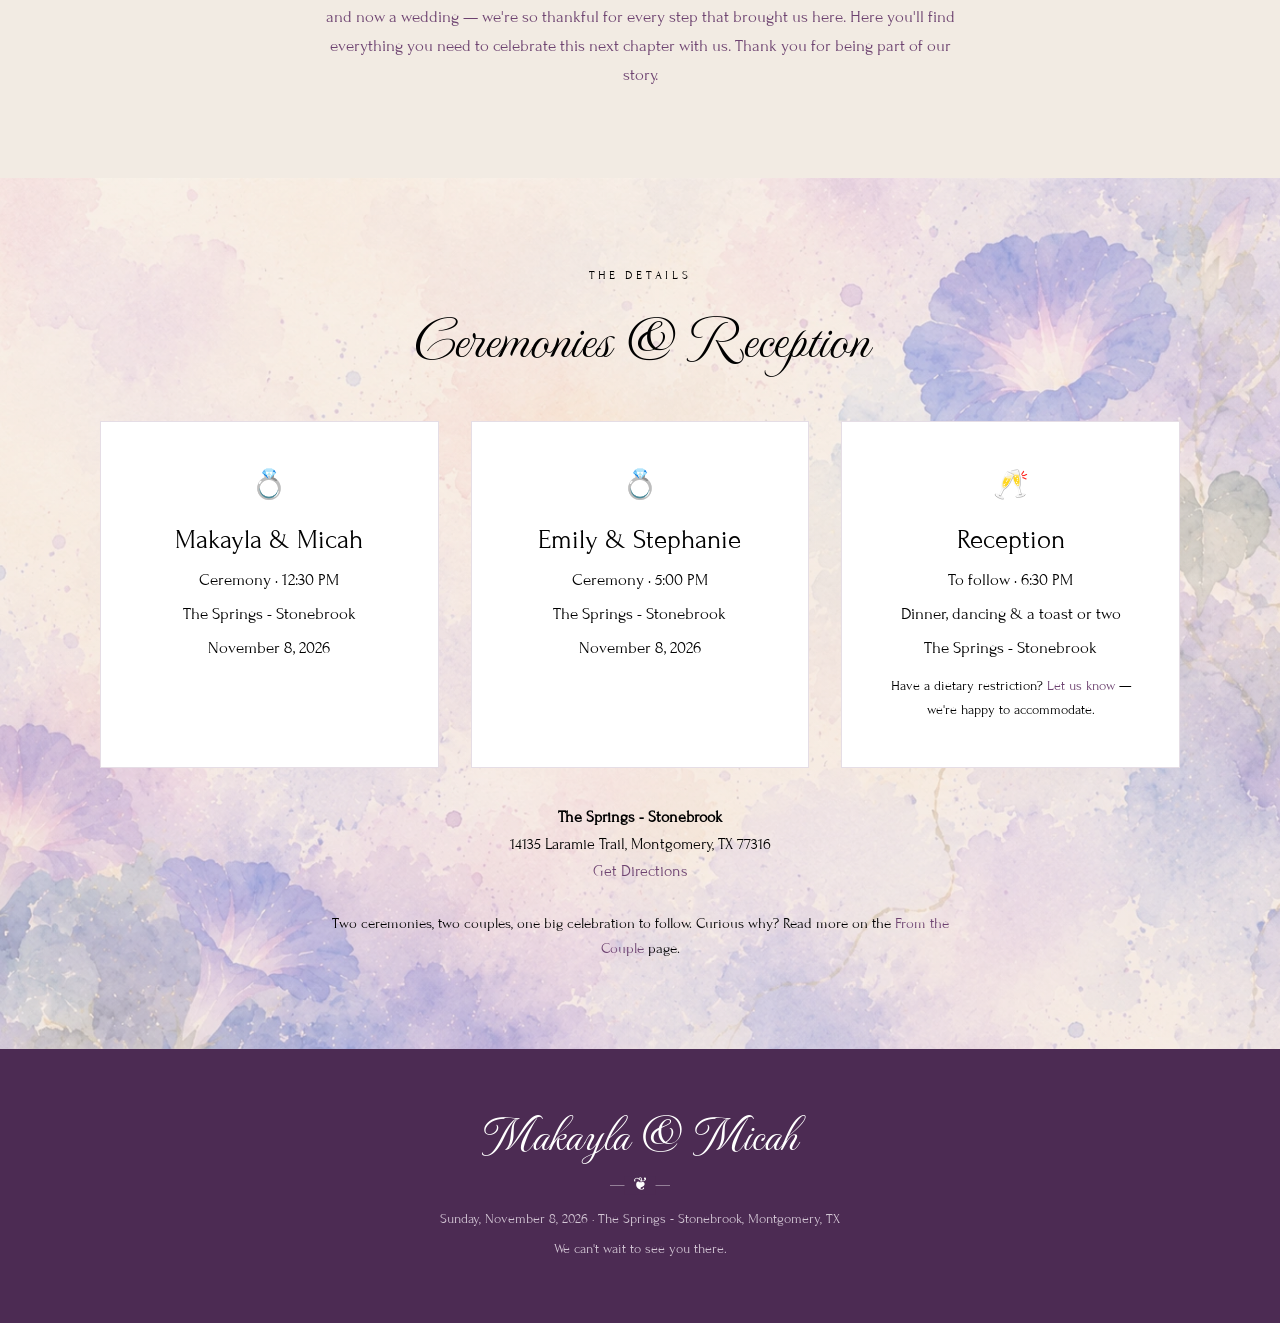
==== commit c6fcc59b: "Reception card: add dietary-restriction line with mailto to Makayla Co-Authored-By: Claude Opus 4.8 " ====
--- a/index.html
+++ b/index.html
@@ -89,6 +89,11 @@
           <p><strong>To follow &middot; 6:30 PM</strong></p>
           <p>Dinner, dancing &amp; a toast or two</p>
           <p>The Springs - Stonebrook</p>
+          <p style="margin-top:.7rem;font-size:.9rem;">
+            Have a dietary restriction?
+            <a href="mailto:mak1annjen@gmail.com?subject=Dietary%20Restrictions">Let us know</a>
+            — we're happy to accommodate.
+          </p>
         </div>
       </div>
 
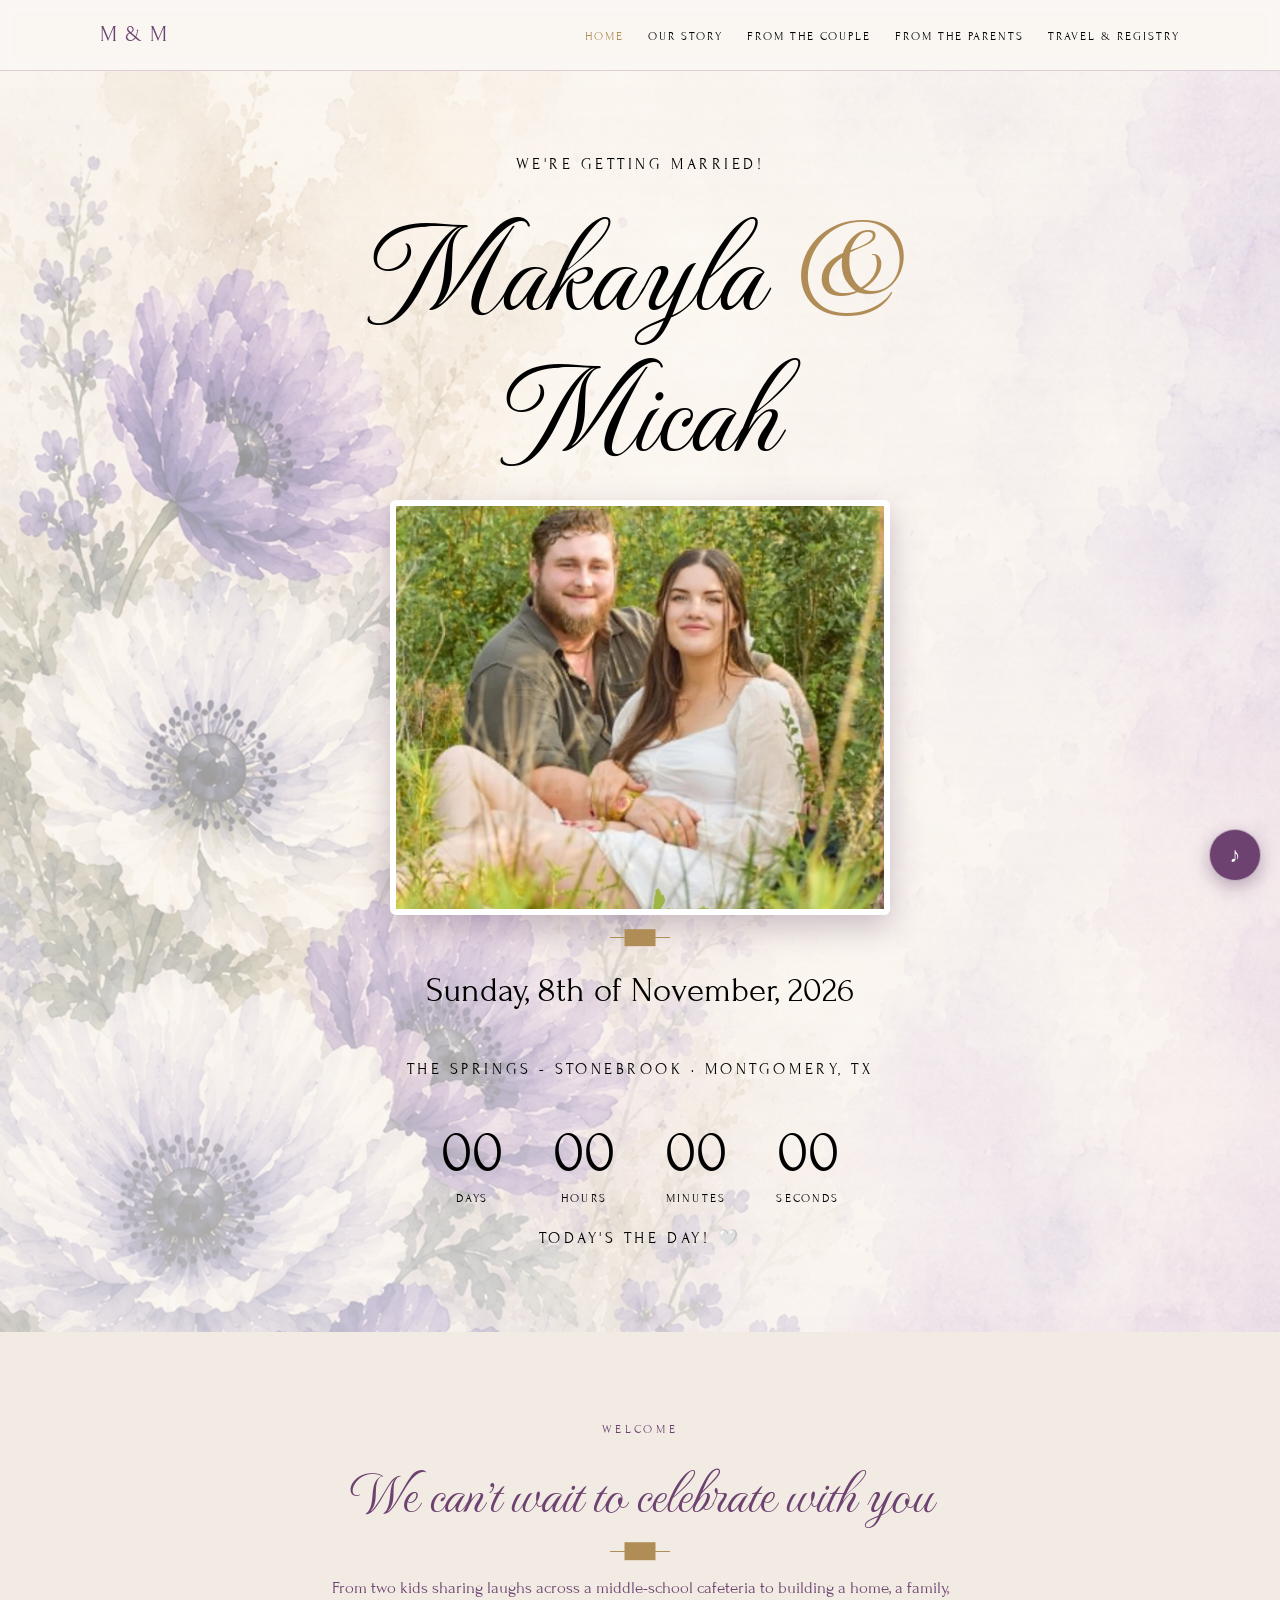
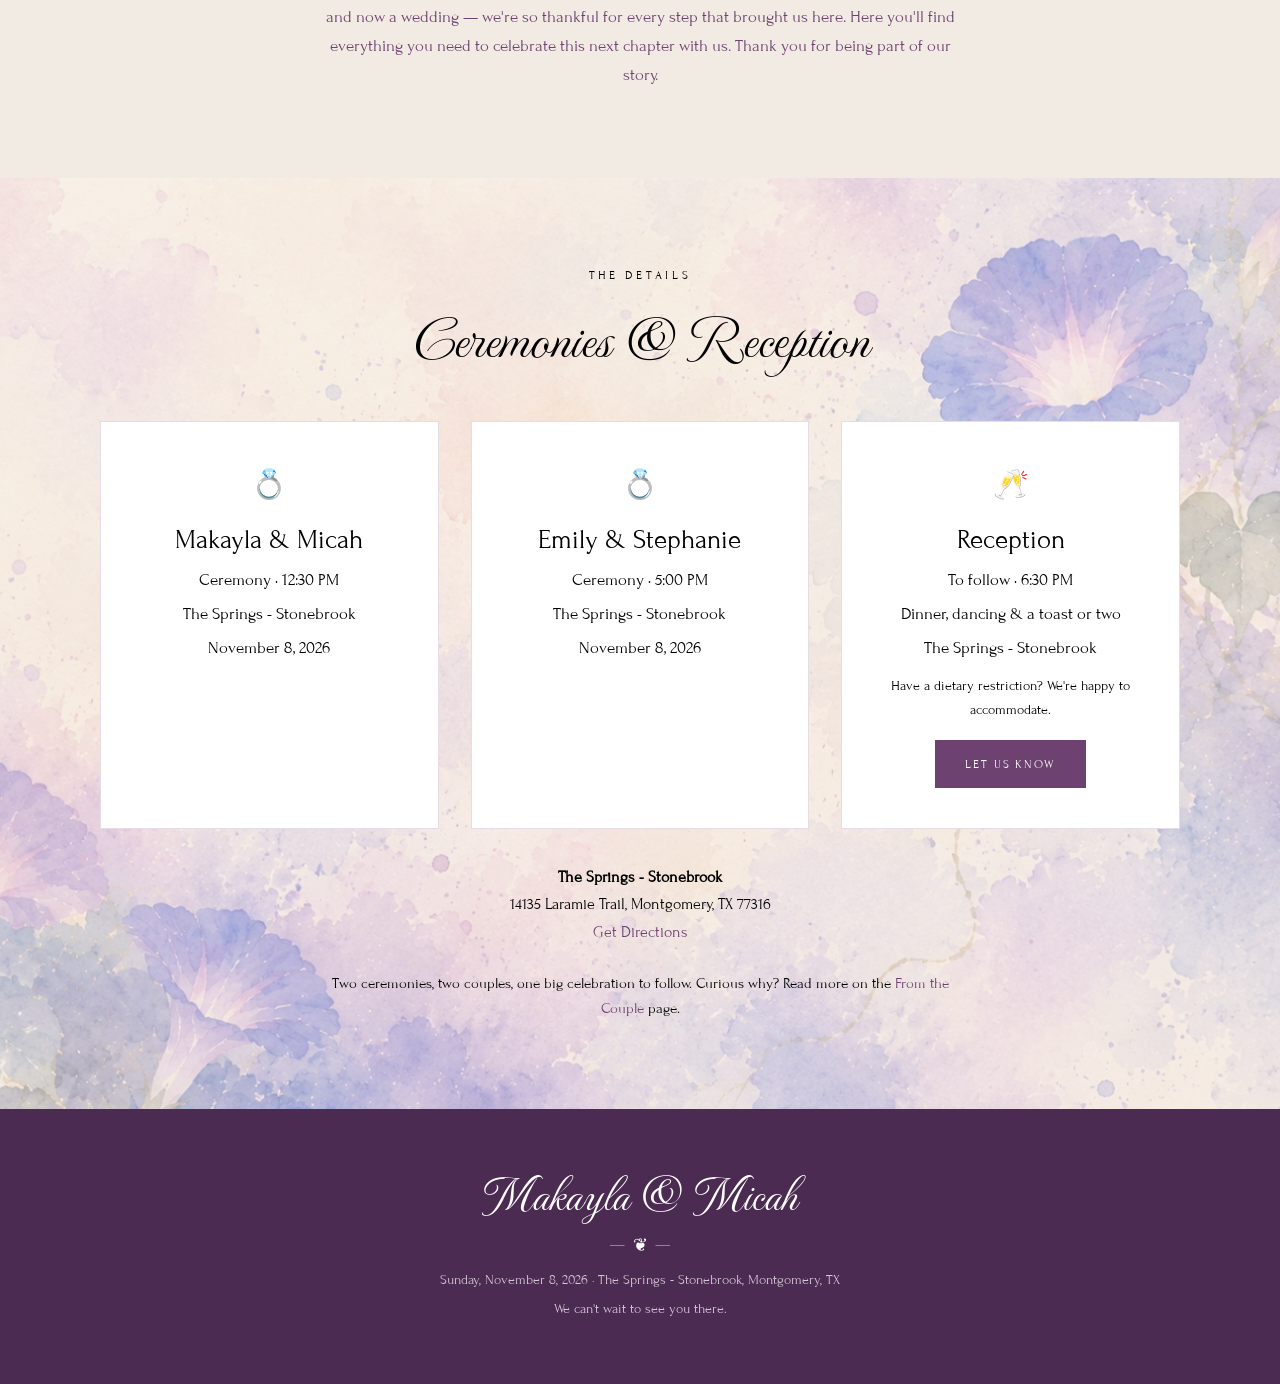
==== commit 37f343c2: "Make dietary-restriction email a button on Reception card Co-Authored-By: Claude Opus 4.8 <noreply@a" ====
--- a/index.html
+++ b/index.html
@@ -89,11 +89,8 @@
           <p><strong>To follow &middot; 6:30 PM</strong></p>
           <p>Dinner, dancing &amp; a toast or two</p>
           <p>The Springs - Stonebrook</p>
-          <p style="margin-top:.7rem;font-size:.9rem;">
-            Have a dietary restriction?
-            <a href="mailto:mak1annjen@gmail.com?subject=Dietary%20Restrictions">Let us know</a>
-            — we're happy to accommodate.
-          </p>
+          <p style="margin-top:.7rem;font-size:.9rem;">Have a dietary restriction? We're happy to accommodate.</p>
+          <a class="btn" href="mailto:mak1annjen@gmail.com?subject=Dietary%20Restrictions">Let Us Know</a>
         </div>
       </div>
 
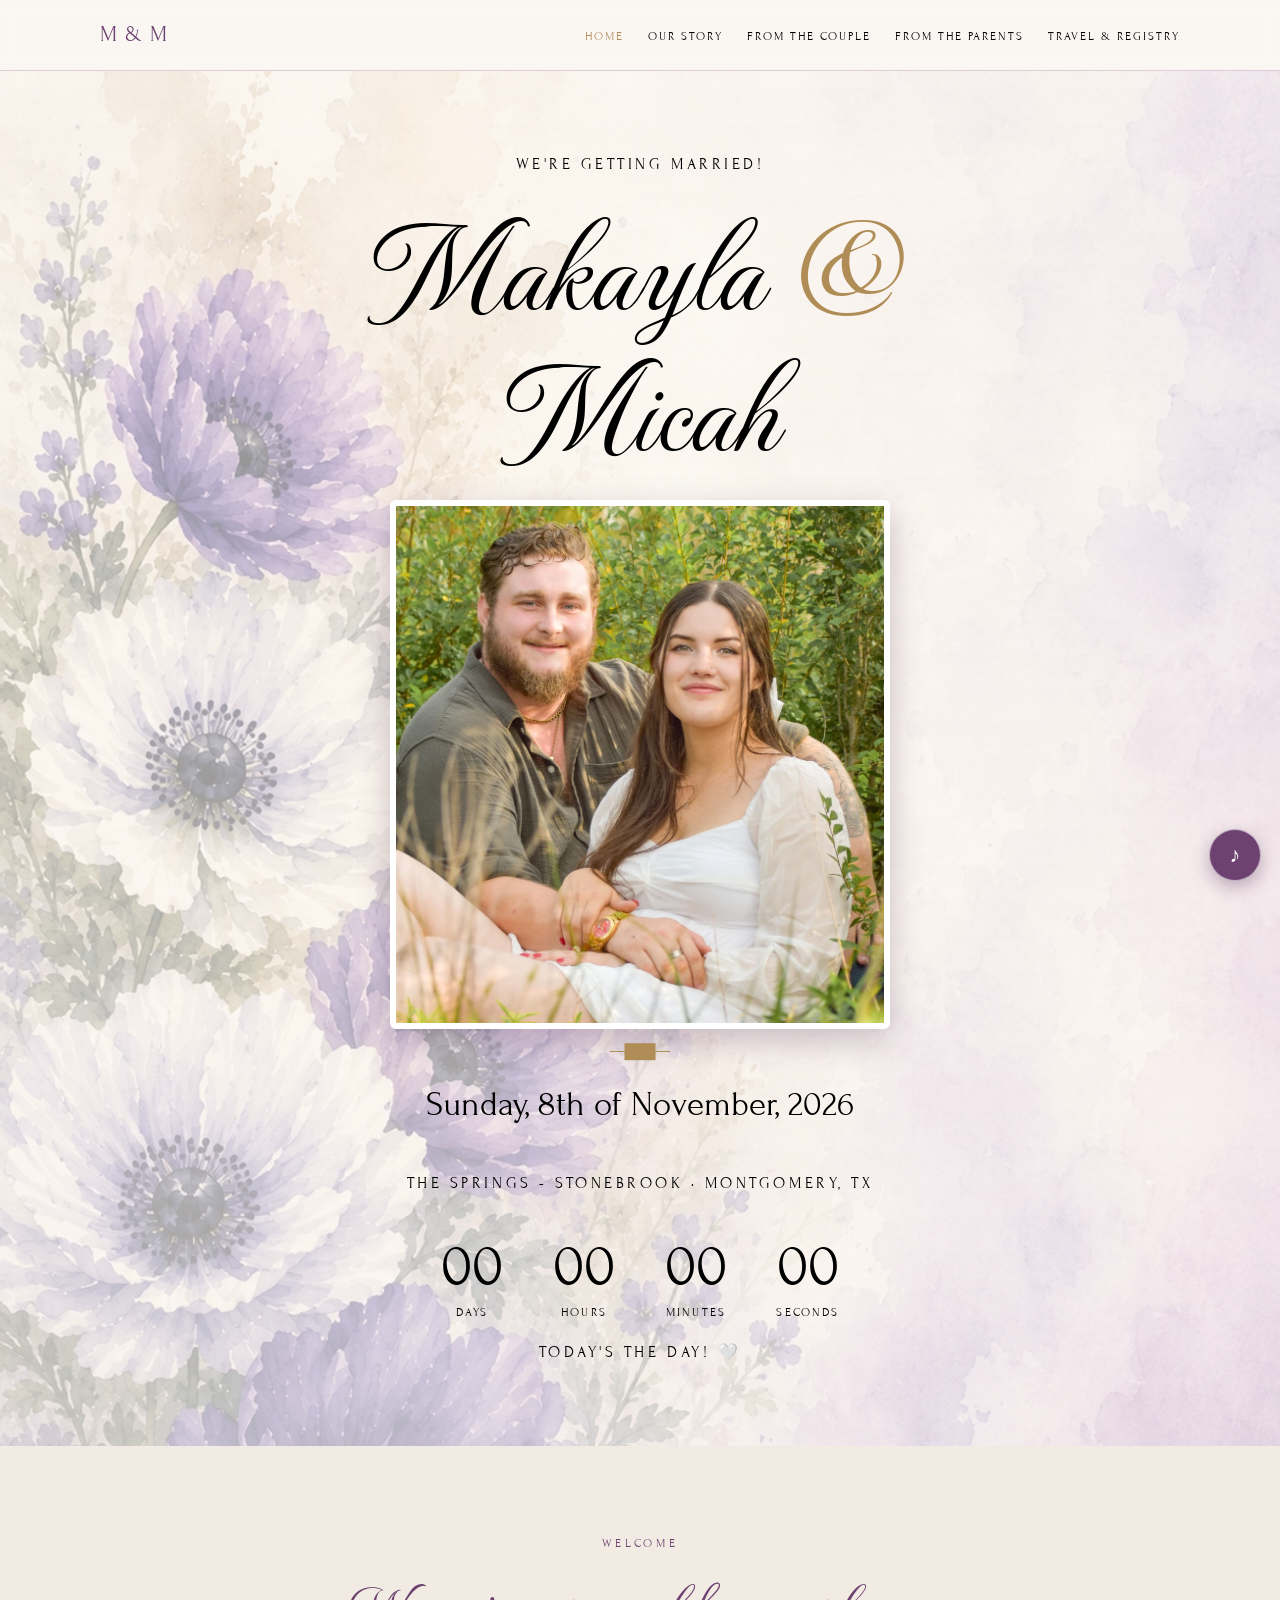
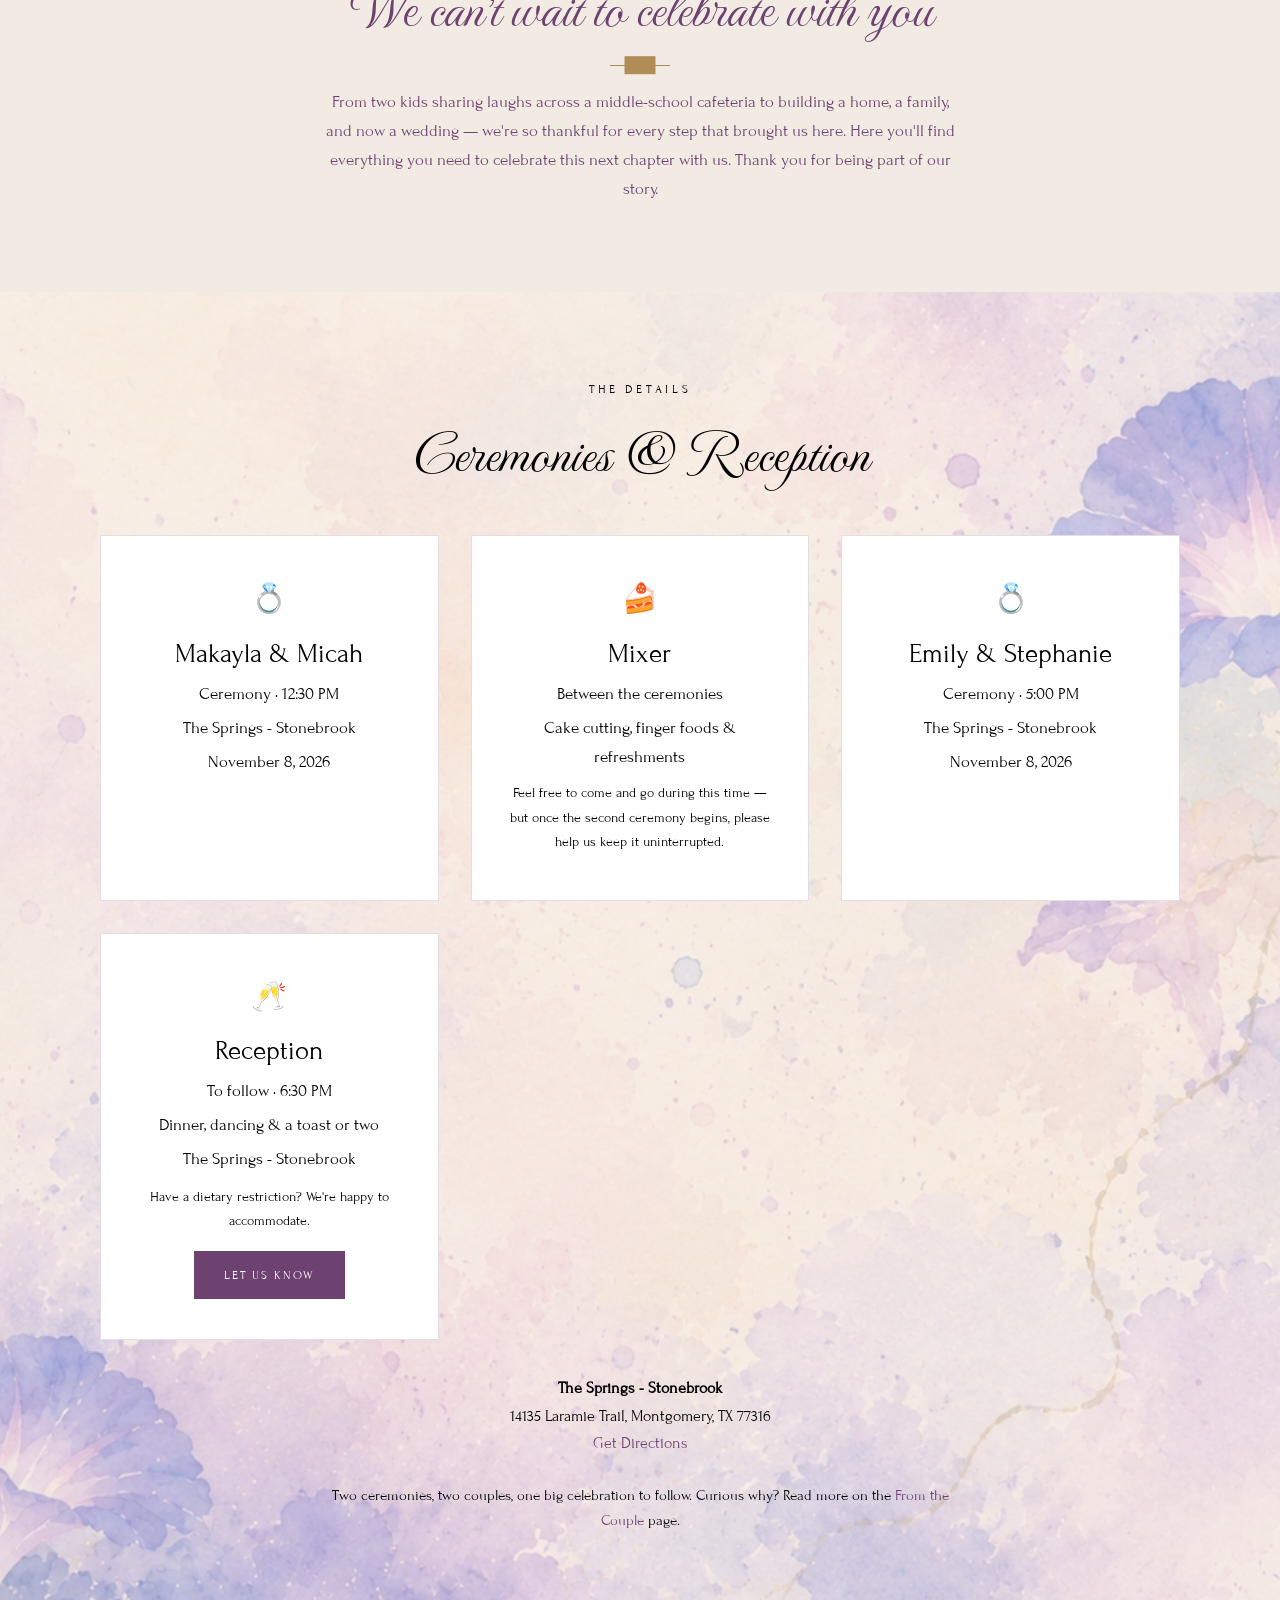
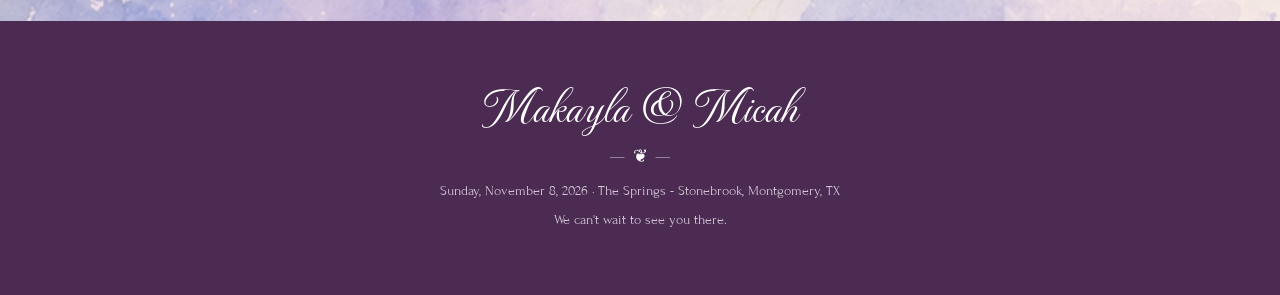
==== commit 5a6899b0: "Add Mixer card between ceremonies; add 2nd Mortarion photo - Home: Mixer slot (cake cutting, finger " ====
--- a/index.html
+++ b/index.html
@@ -32,7 +32,7 @@
     <div class="hero__inner">
       <p class="hero__tag">We're getting Married!</p>
       <h1 class="hero__names">Makayla <span class="hero__amp">&amp;</span> Micah</h1>
-      <img class="hero__photo" src="assets/photos/couple-hero.webp" alt="Makayla and Micah" />
+      <img class="hero__photo" src="assets/photos/home_01.webp" alt="Makayla and Micah" />
       <div class="divider"></div>
       <p class="hero__date">Sunday, 8th of November, 2026</p>
       <p class="hero__tag" style="margin-top:.6rem;">The Springs - Stonebrook &middot; Montgomery, TX</p>
@@ -75,6 +75,13 @@
           <p><strong>Ceremony &middot; 12:30 PM</strong></p>
           <p>The Springs - Stonebrook</p>
           <p>November 8, 2026</p>
+        </div>
+        <div class="card">
+          <div class="card__icon">🍰</div>
+          <h3>Mixer</h3>
+          <p><strong>Between the ceremonies</strong></p>
+          <p>Cake cutting, finger foods &amp; refreshments</p>
+          <p style="margin-top:.6rem;font-size:.9rem;">Feel free to come and go during this time — but once the second ceremony begins, please help us keep it uninterrupted.</p>
         </div>
         <div class="card">
           <div class="card__icon">💍</div>
--- a/css/styles.css
+++ b/css/styles.css
@@ -108,7 +108,7 @@
   padding: 7.5rem 0;                 /* ~20% taller than the standard section */
   background:
     linear-gradient(rgba(250,247,243,.63), rgba(250,247,243,.63)),
-    url("../assets/photos/couple-30.webp") center / cover no-repeat var(--ivory);
+    url("../assets/photos/story_01.webp") center / cover no-repeat var(--ivory);
 }
 /* "Our Story" label: a bit bigger and darker */
 .section--art-storyintro .eyebrow {
@@ -305,27 +305,36 @@
 /* =========================================================================
    Story timeline (with optional photos)
    ========================================================================= */
-.timeline { max-width: 760px; margin: 3rem auto 0; position: relative; }
+.timeline { max-width: 900px; margin: 3rem auto 0; position: relative; }
 .timeline::before {
   content: ""; position: absolute; left: 50%; top: 0; bottom: 0;
   width: 1px; background: rgba(109,66,112,.35); transform: translateX(-50%);
 }
+/* Each entry: text on one side, photo on the other, both tops at the node.
+   Reduce --tl-gap to bring the points closer together. */
 .tl {
-  position: relative; width: 50%; padding: 1rem 2.4rem 2.8rem;
-}
-.tl:nth-child(odd) { left: 0; text-align: right; }
-.tl:nth-child(even) { left: 50%; text-align: left; }
+  position: relative;
+  display: grid; grid-template-columns: 1fr 1fr; column-gap: 3rem;
+  align-items: start;
+  margin-bottom: 2rem;
+}
+.tl:last-child { margin-bottom: 0; }
 .tl::after {
-  content: ""; position: absolute; top: 1.5rem; width: 13px; height: 13px;
-  background: var(--plum); border-radius: 50%; border: 2px solid var(--ivory);
-}
-.tl:nth-child(odd)::after { right: -6.5px; }
-.tl:nth-child(even)::after { left: -6.5px; }
+  content: ""; position: absolute; top: .2rem; left: 50%; transform: translateX(-50%);
+  width: 13px; height: 13px; background: var(--plum);
+  border-radius: 50%; border: 2px solid var(--ivory);
+}
+/* odd: text left, photo right   —   even: photo left, text right */
+.tl:nth-child(odd)  .tl__text  { grid-column: 1; grid-row: 1; text-align: right; }
+.tl:nth-child(odd)  .tl__photo { grid-column: 2; grid-row: 1; justify-self: start; }
+.tl:nth-child(even) .tl__text  { grid-column: 2; grid-row: 1; text-align: left; }
+.tl:nth-child(even) .tl__photo { grid-column: 1; grid-row: 1; justify-self: end; }
+
 .tl__year { font-family: var(--display); color: #000; font-size: 1.4rem; }
 .tl h3 { margin: .2rem 0; }
 .tl p { color: var(--muted); margin: .2rem 0 0; }
 .tl__photo {
-  width: 100%; height: 190px; object-fit: cover; margin-top: 1rem;
+  display: block; width: 100%; max-width: 300px; height: auto;
   border: 4px solid var(--white); box-shadow: 0 4px 18px rgba(76,43,83,.12);
 }
 
@@ -362,17 +371,29 @@
 /* =========================================================================
    Pet family ("Our Little Zoo")
    ========================================================================= */
-.pets {
-  display: grid; grid-template-columns: repeat(auto-fit, minmax(150px, 1fr));
-  gap: 1.4rem; margin-top: 2.5rem;
-}
-.pet {
-  background: var(--white); border: 1px solid rgba(109,66,112,.15);
-  padding: 1.6rem 1rem; text-align: center;
-}
-.pet__emoji { font-size: 2rem; }
-.pet__name { font-family: var(--display); font-size: 1.35rem; color: var(--plum); margin-top: .3rem; }
-.pet__kind { text-transform: uppercase; letter-spacing: .14em; font-size: .66rem; color: var(--muted); }
+/* Our Little Zoo — big script name + a row of that pet's photos.
+   Photos share a common HEIGHT; width follows each image's aspect ratio
+   (no cropping). Rows span the full width, like the title. */
+.zoo { margin: 2.5rem 0 0; text-align: left; }
+.zoo-pet { margin-bottom: 2rem; }
+.zoo-pet:last-child { margin-bottom: 0; }
+.zoo-pet__name {
+  font-family: var(--script); color: #fff; text-transform: lowercase;
+  font-size: clamp(2.6rem, 7vw, 3.8rem); line-height: 1; margin-bottom: .5rem;
+}
+.zoo-pet__row { display: flex; flex-wrap: wrap; gap: .8rem; }
+.zoo-pet__row img {
+  height: 220px; width: auto; flex: 0 0 auto; max-width: 100%;
+  border-radius: 6px; border: 3px solid #fff; box-shadow: 0 4px 14px rgba(0,0,0,.20);
+}
+.zoo-memoriam-title {
+  font-family: var(--script); color: #fff; text-align: left;
+  font-size: clamp(2rem, 5vw, 2.8rem);
+  margin: 2.8rem 0 .4rem;
+}
+@media (max-width: 520px) {
+  .zoo-pet__row img { height: 150px; }
+}
 
 .memoriam {
   margin-top: 2.5rem; text-align: center;
@@ -453,6 +474,23 @@
   letter-spacing: .05em; opacity: 0; transition: opacity .3s ease;
 }
 .gallery figure:hover figcaption { opacity: 1; }
+
+/* Favorites album — scrapbook flow. Photos share a common height, keep their
+   natural width (no cropping); each captioned by its title. */
+.album {
+  display: flex; flex-wrap: wrap; justify-content: center;
+  gap: 1.8rem 1.4rem; margin-top: 2.5rem;
+}
+.album__item { margin: 0; }
+.album__item img {
+  height: 240px; width: auto; max-width: 100%; display: block;
+  border: 5px solid var(--white); box-shadow: 0 6px 18px rgba(76,43,83,.15);
+}
+.album__item figcaption {
+  margin-top: .5rem; font-family: var(--display); color: var(--plum);
+  font-size: 1rem; text-align: center;
+}
+@media (max-width: 520px) { .album__item img { height: 180px; } }
 
 /* =========================================================================
    Travel / info blocks
@@ -532,10 +570,12 @@
   .nav__toggle { display: block; }
 
   .timeline::before { left: 18px; }
-  .tl, .tl:nth-child(even) { width: 100%; left: 0; text-align: left; padding-left: 3rem; }
-  .tl:nth-child(odd) { text-align: left; }
-  .tl:nth-child(odd)::after,
-  .tl:nth-child(even)::after { left: 12px; right: auto; }
+  .tl { grid-template-columns: 1fr; column-gap: 0; padding-left: 3rem; margin-bottom: 1.6rem; }
+  .tl::after { left: 12px; transform: none; }
+  .tl:nth-child(odd) .tl__text,
+  .tl:nth-child(even) .tl__text { grid-column: 1; grid-row: auto; text-align: left; order: 0; }
+  .tl:nth-child(odd) .tl__photo,
+  .tl:nth-child(even) .tl__photo { grid-column: 1; grid-row: auto; justify-self: start; order: 1; margin: .7rem 0 0; max-width: 420px; }
 
   .schedule__item { grid-template-columns: 90px 1fr; gap: 1rem; }
 }
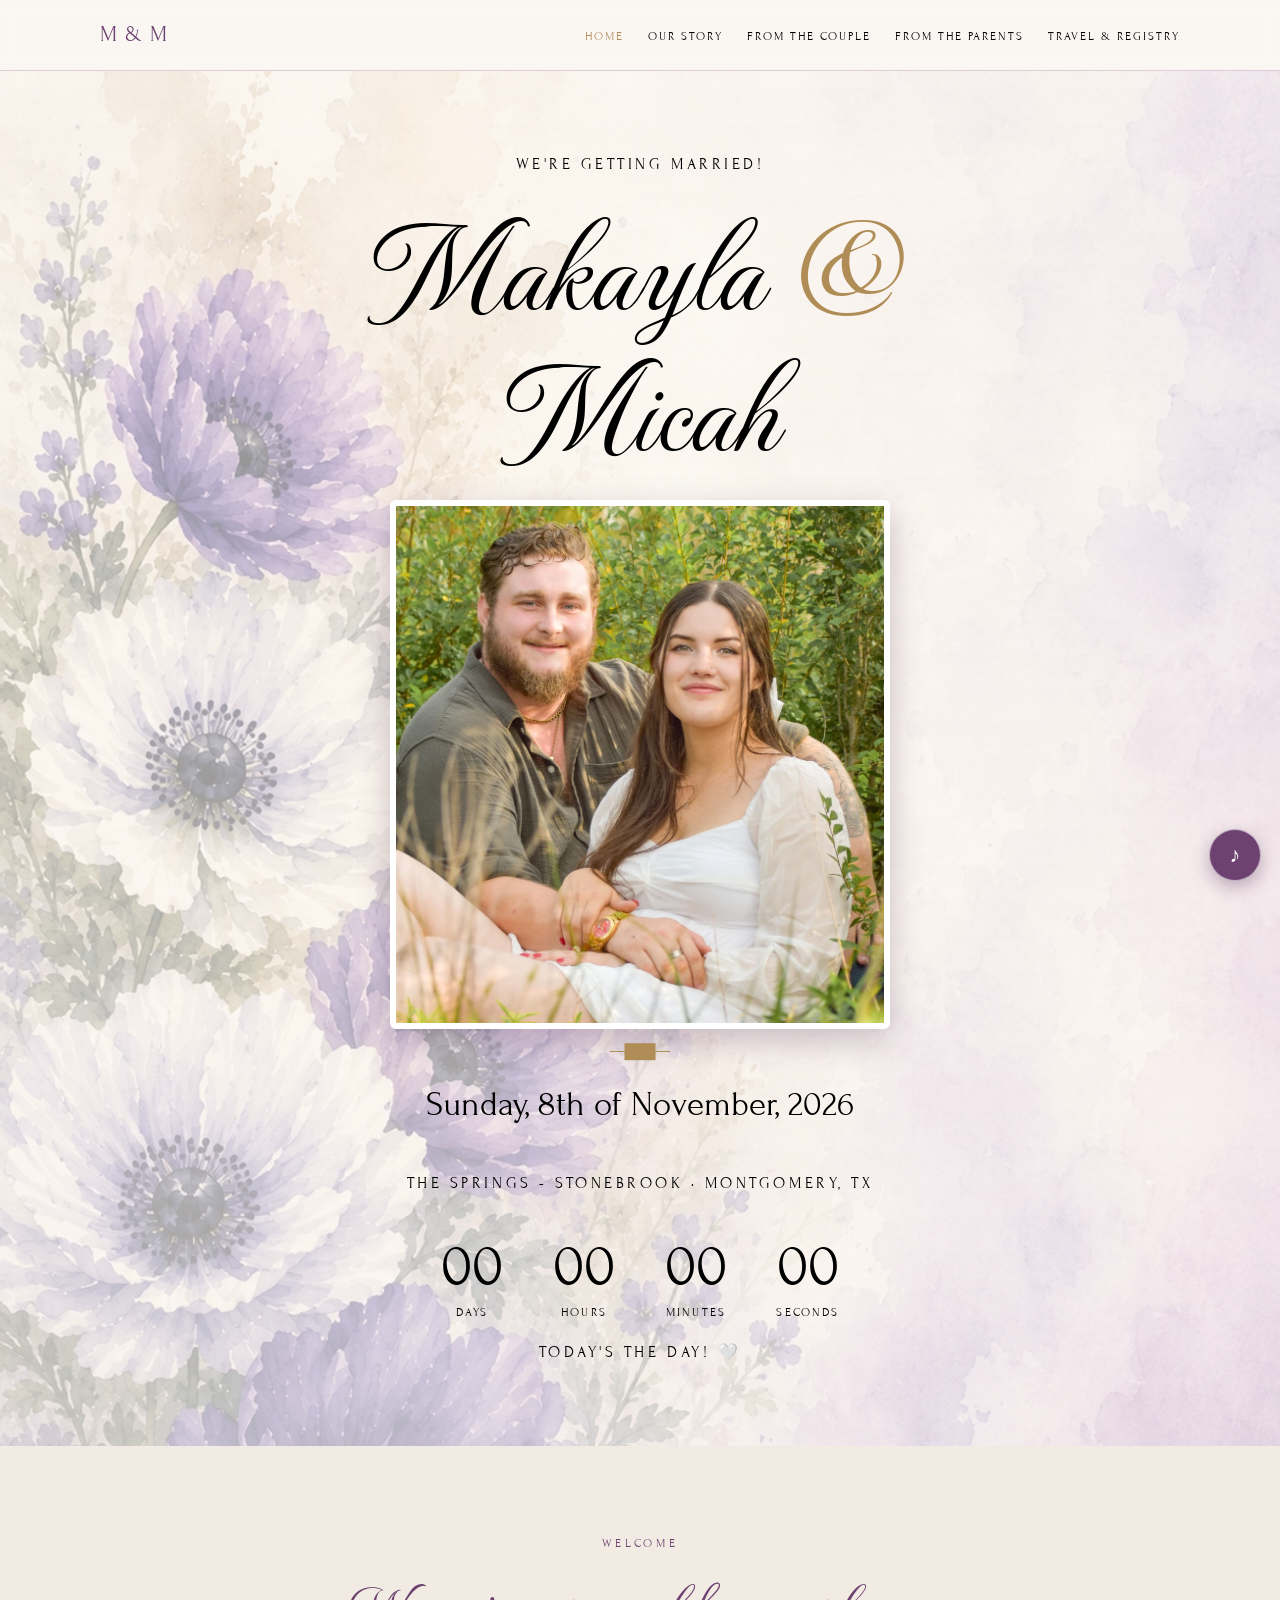
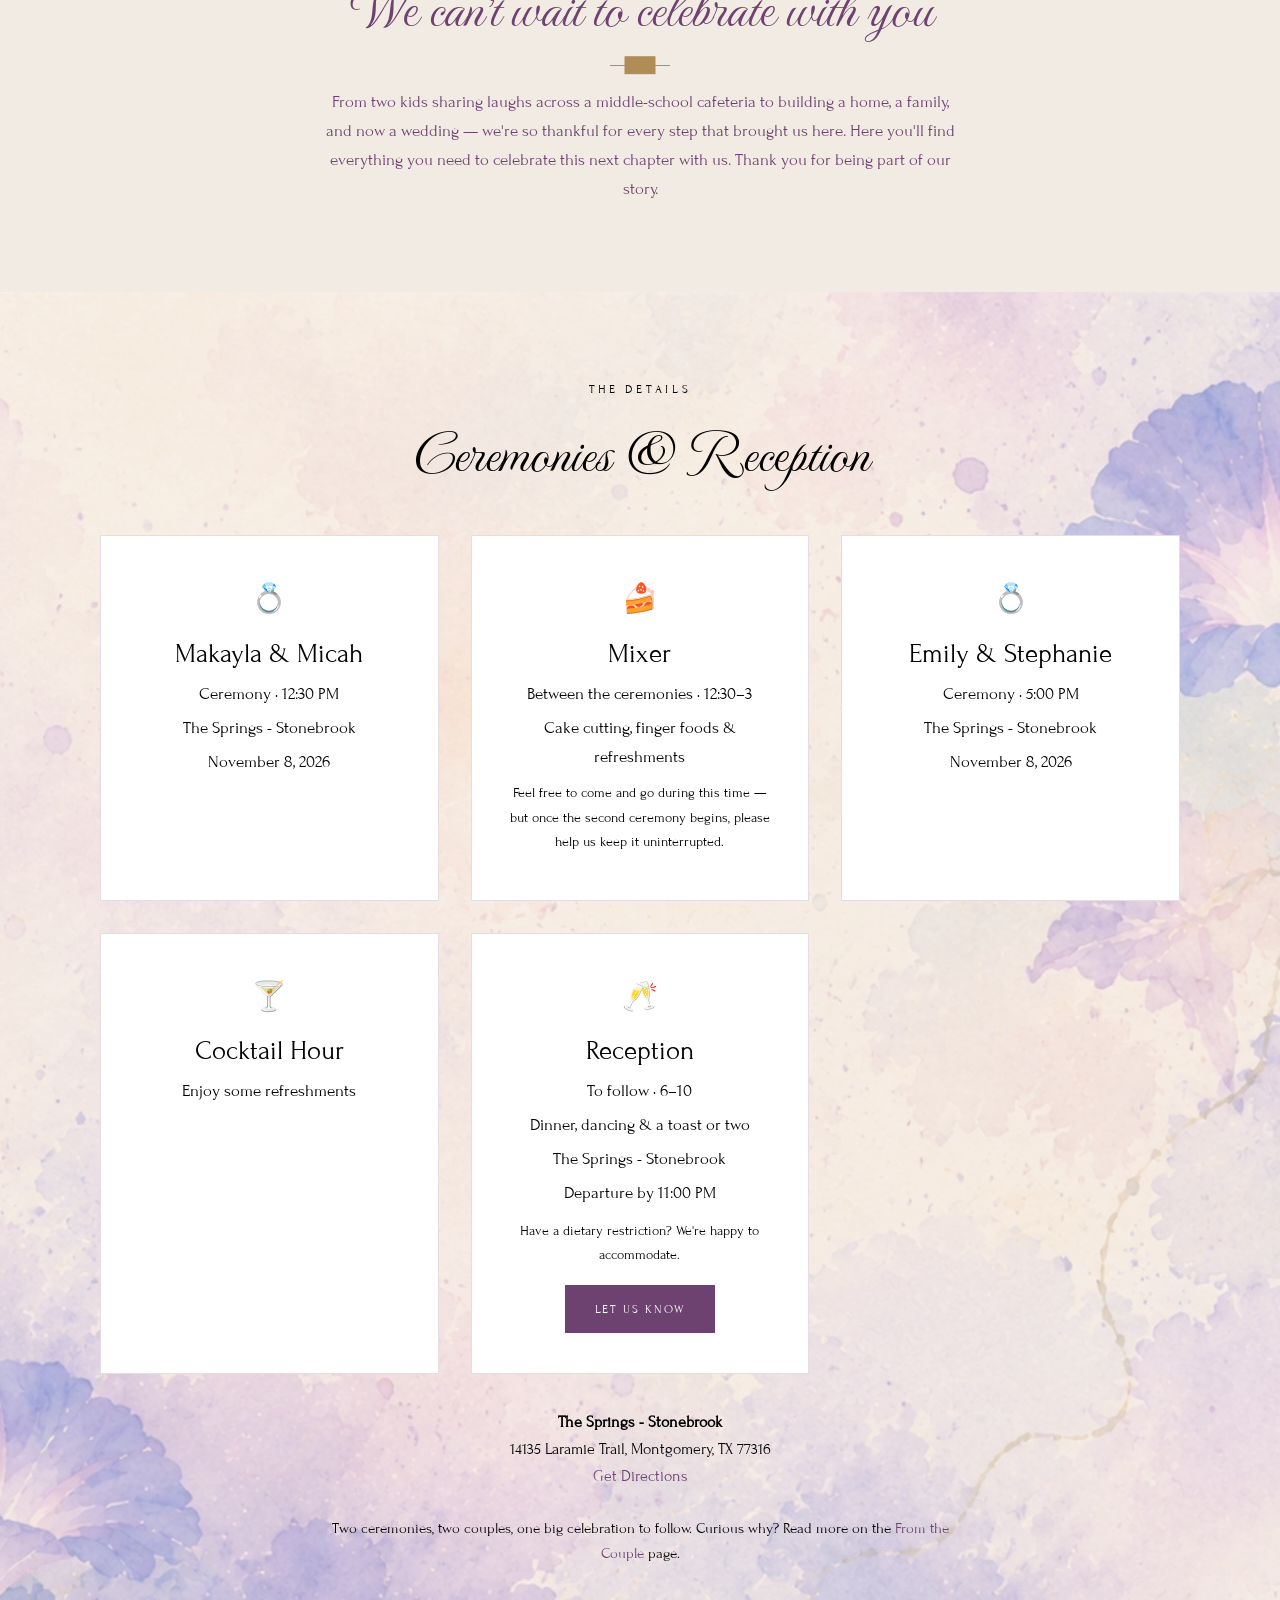
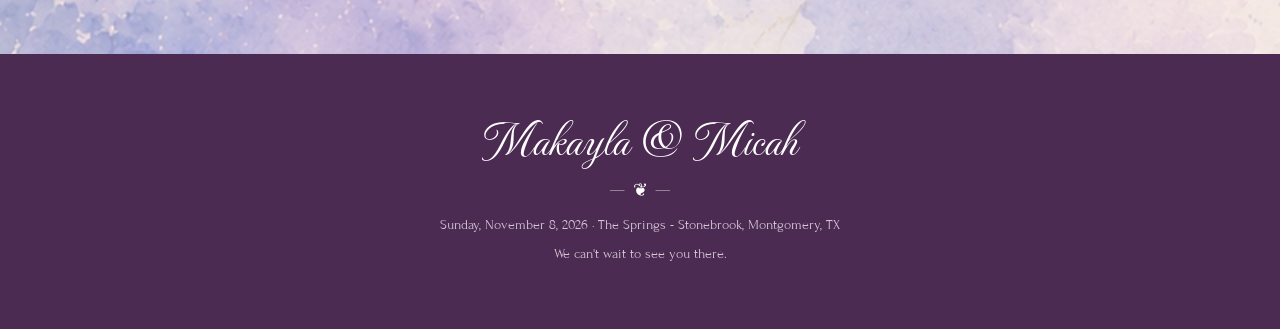
==== commit a9de9caf: "Home schedule: mixer time, add Cocktail Hour, reception 6-10 + departure - Mixer: 'Between the cerem" ====
--- a/index.html
+++ b/index.html
@@ -79,7 +79,7 @@
         <div class="card">
           <div class="card__icon">🍰</div>
           <h3>Mixer</h3>
-          <p><strong>Between the ceremonies</strong></p>
+          <p><strong>Between the ceremonies &middot; 12:30&ndash;3</strong></p>
           <p>Cake cutting, finger foods &amp; refreshments</p>
           <p style="margin-top:.6rem;font-size:.9rem;">Feel free to come and go during this time — but once the second ceremony begins, please help us keep it uninterrupted.</p>
         </div>
@@ -91,11 +91,17 @@
           <p>November 8, 2026</p>
         </div>
         <div class="card">
+          <div class="card__icon">🍸</div>
+          <h3>Cocktail Hour</h3>
+          <p>Enjoy some refreshments</p>
+        </div>
+        <div class="card">
           <div class="card__icon">🥂</div>
           <h3>Reception</h3>
-          <p><strong>To follow &middot; 6:30 PM</strong></p>
+          <p><strong>To follow &middot; 6&ndash;10</strong></p>
           <p>Dinner, dancing &amp; a toast or two</p>
           <p>The Springs - Stonebrook</p>
+          <p>Departure by 11:00 PM</p>
           <p style="margin-top:.7rem;font-size:.9rem;">Have a dietary restriction? We're happy to accommodate.</p>
           <a class="btn" href="mailto:mak1annjen@gmail.com?subject=Dietary%20Restrictions">Let Us Know</a>
         </div>
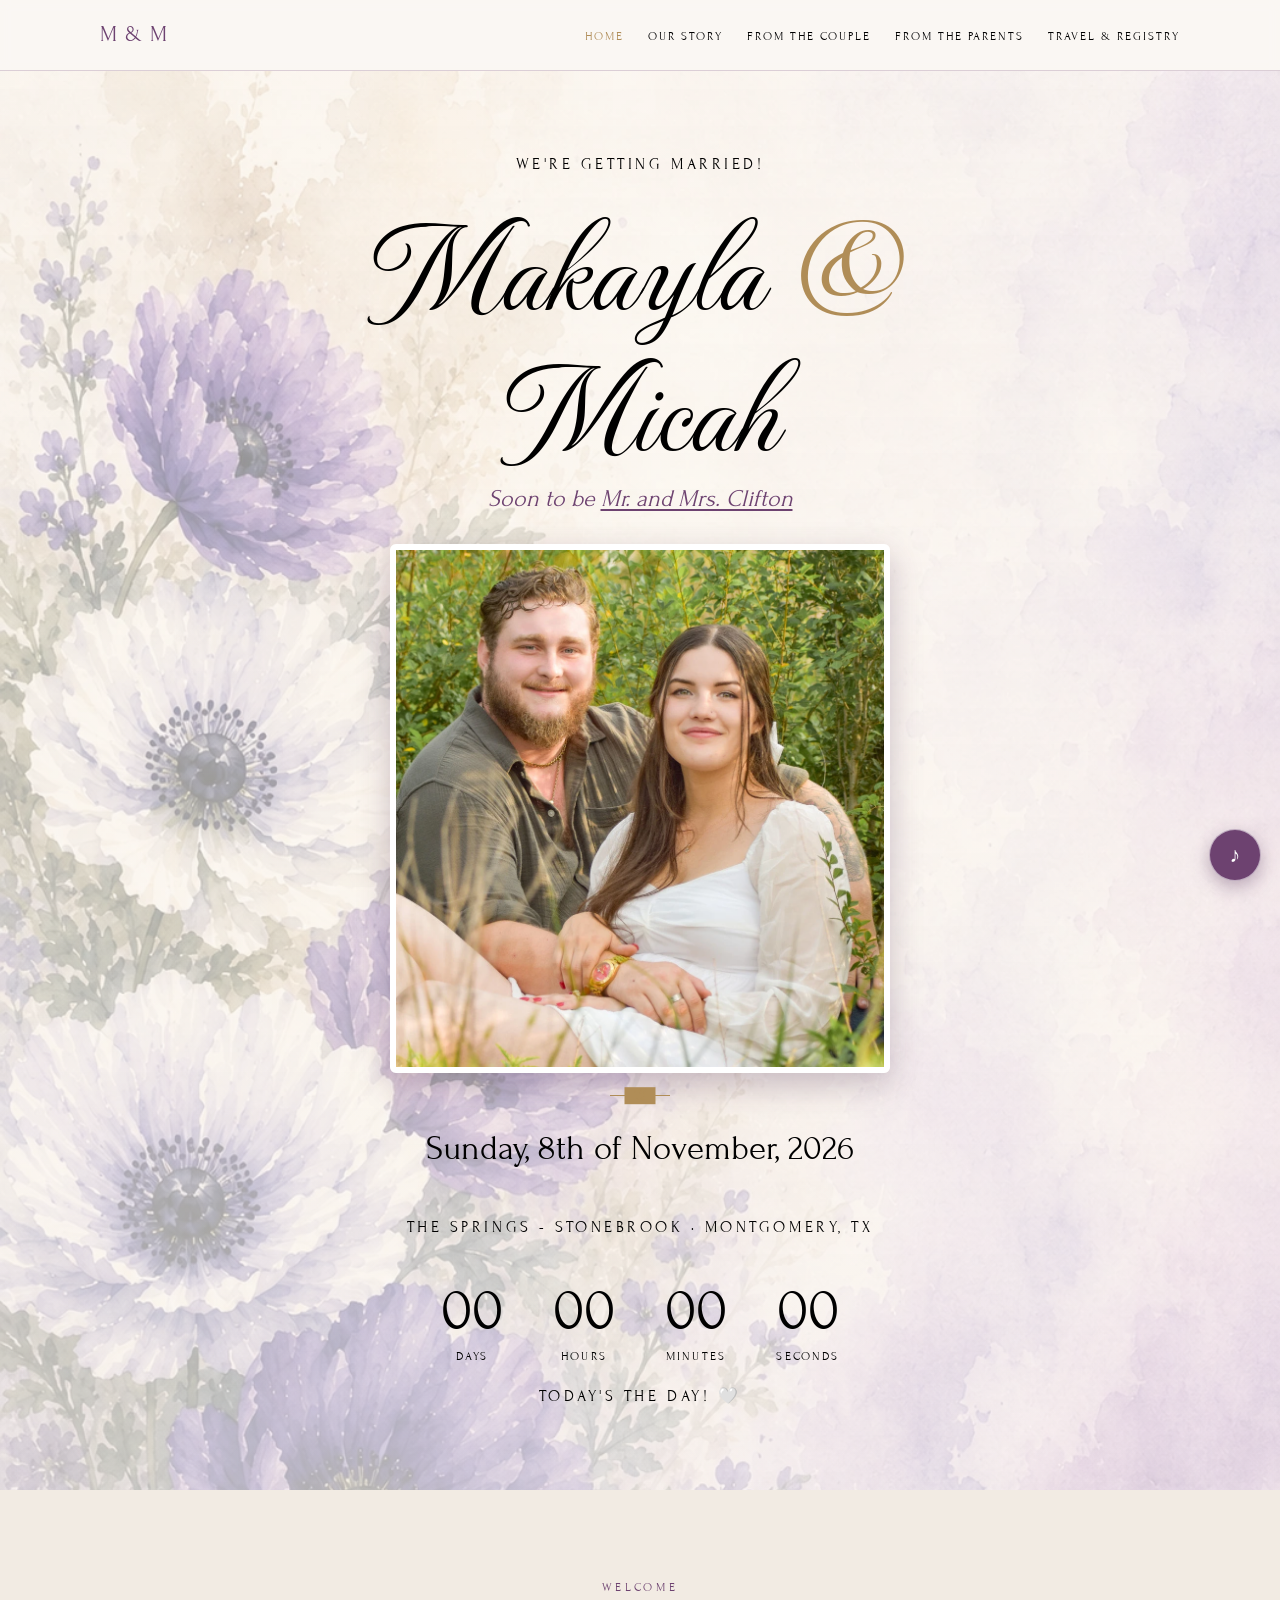
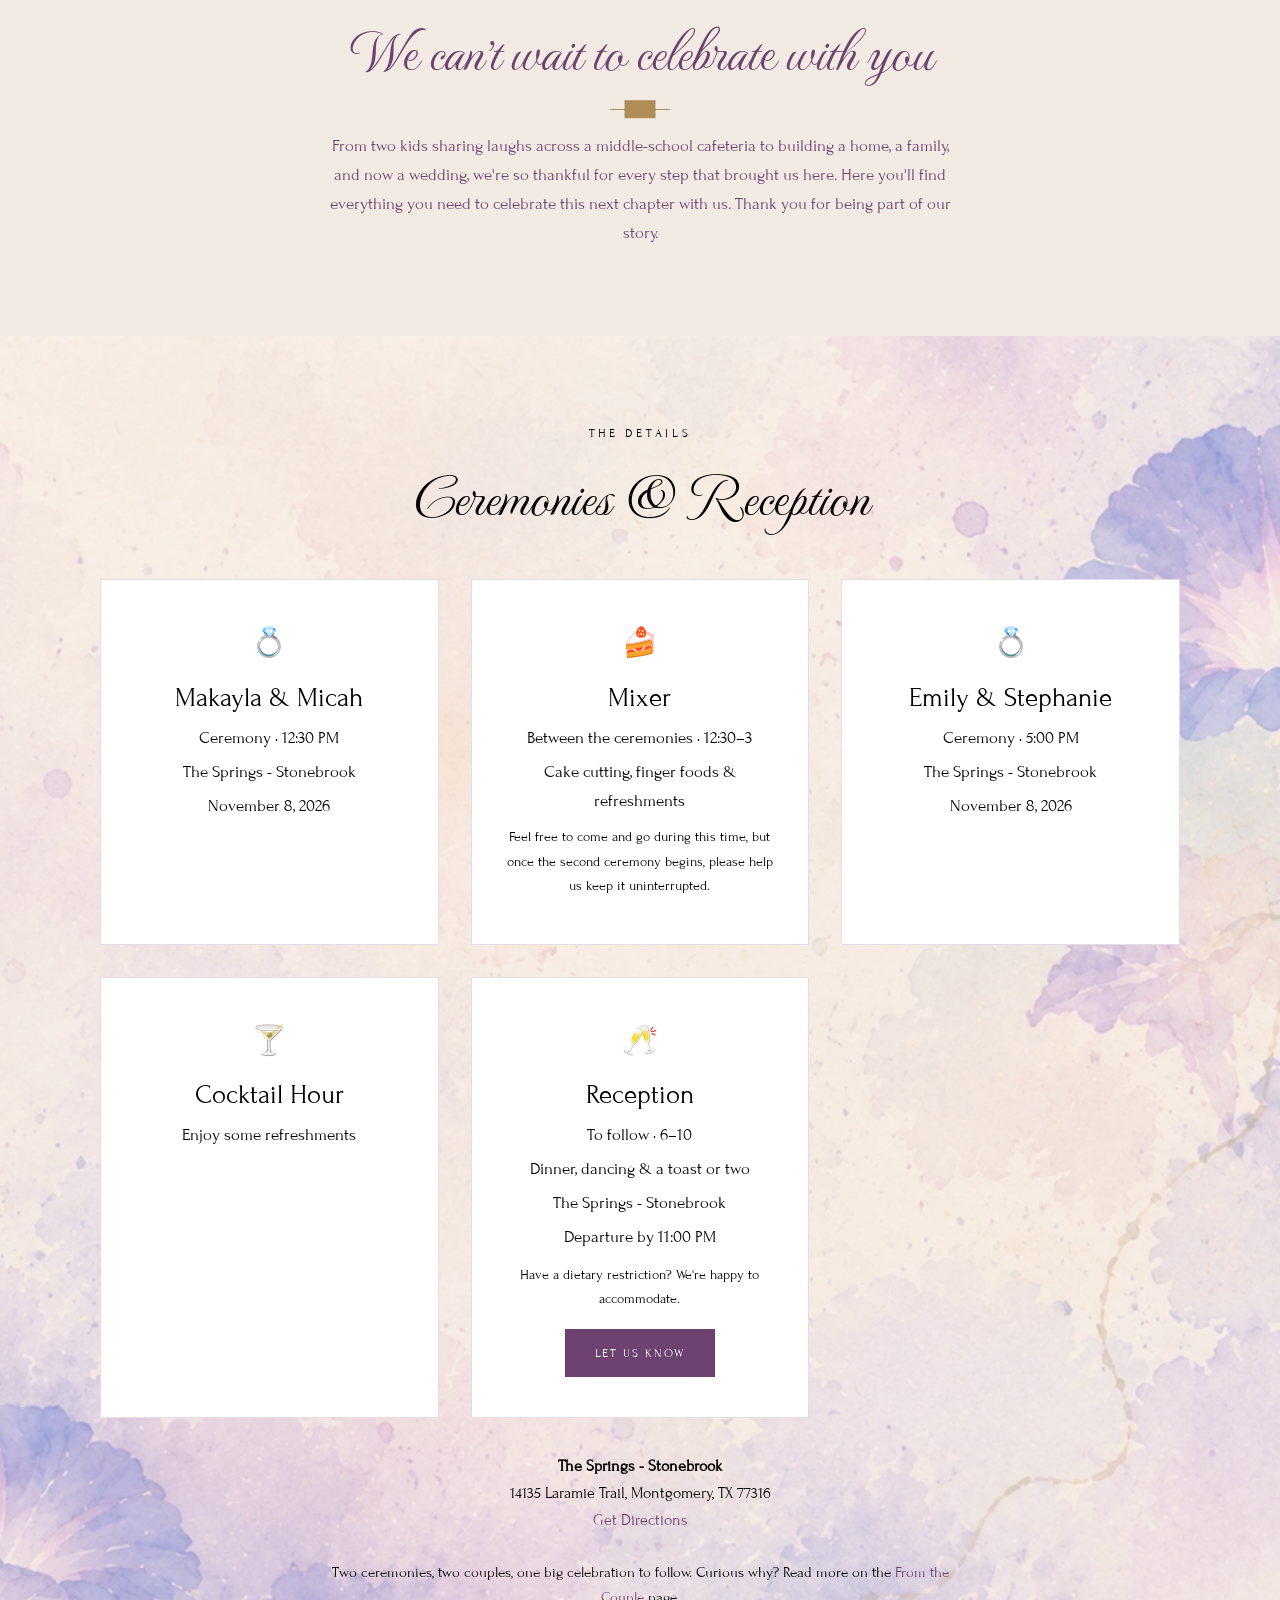
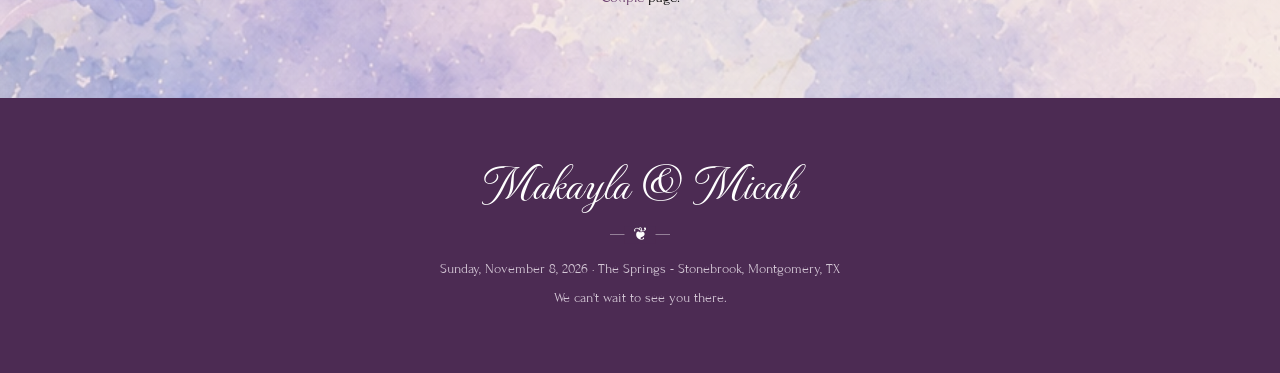
==== commit 6ea9e471: "Remove all em dashes site-wide; add 'Soon to be Mr. and Mrs. Clifton' hero link - Convert every em d" ====
--- a/index.html
+++ b/index.html
@@ -3,8 +3,8 @@
 <head>
   <meta charset="UTF-8" />
   <meta name="viewport" content="width=device-width, initial-scale=1.0" />
-  <title>Makayla &amp; Micah — We're Getting Married</title>
-  <meta name="description" content="Join us in celebrating the wedding of Makayla and Micah — November 8, 2026." />
+  <title>Makayla &amp; Micah · We're Getting Married</title>
+  <meta name="description" content="Join us in celebrating the wedding of Makayla and Micah, November 8, 2026." />
   <link rel="preconnect" href="https://fonts.googleapis.com" />
   <link rel="preconnect" href="https://fonts.gstatic.com" crossorigin />
   <link href="https://fonts.googleapis.com/css2?family=Forum&family=MonteCarlo&display=swap" rel="stylesheet" />
@@ -32,6 +32,7 @@
     <div class="hero__inner">
       <p class="hero__tag">We're getting Married!</p>
       <h1 class="hero__names">Makayla <span class="hero__amp">&amp;</span> Micah</h1>
+      <p class="hero__soon">Soon to be <a href="story.html#clifton">Mr. and Mrs. Clifton</a></p>
       <img class="hero__photo" src="assets/photos/home_01.webp" alt="Makayla and Micah" />
       <div class="divider"></div>
       <p class="hero__date">Sunday, 8th of November, 2026</p>
@@ -56,7 +57,7 @@
       <div class="divider divider--onlight"></div>
       <p class="lede">
         From two kids sharing laughs across a middle-school cafeteria to building a
-        home, a family, and now a wedding — we're so thankful for every step that
+        home, a family, and now a wedding, we're so thankful for every step that
         brought us here. Here you'll find everything you need to celebrate this next
         chapter with us. Thank you for being part of our story.
       </p>
@@ -81,7 +82,7 @@
           <h3>Mixer</h3>
           <p><strong>Between the ceremonies &middot; 12:30&ndash;3</strong></p>
           <p>Cake cutting, finger foods &amp; refreshments</p>
-          <p style="margin-top:.6rem;font-size:.9rem;">Feel free to come and go during this time — but once the second ceremony begins, please help us keep it uninterrupted.</p>
+          <p style="margin-top:.6rem;font-size:.9rem;">Feel free to come and go during this time, but once the second ceremony begins, please help us keep it uninterrupted.</p>
         </div>
         <div class="card">
           <div class="card__icon">💍</div>
--- a/css/styles.css
+++ b/css/styles.css
@@ -242,6 +242,13 @@
   margin: .2rem 0;
 }
 .hero__amp { color: var(--gold); }
+.hero__soon {
+  font-family: var(--display); font-style: italic;
+  font-size: clamp(1.1rem, 2.8vw, 1.5rem);
+  color: var(--plum); margin: .2rem 0;
+}
+.hero__soon a { color: var(--plum); text-decoration: underline; text-underline-offset: 3px; }
+.hero__soon a:hover { color: var(--gold); }
 .hero__tag {
   text-transform: uppercase; letter-spacing: .22em;
   font-size: 1rem; color: #000;
